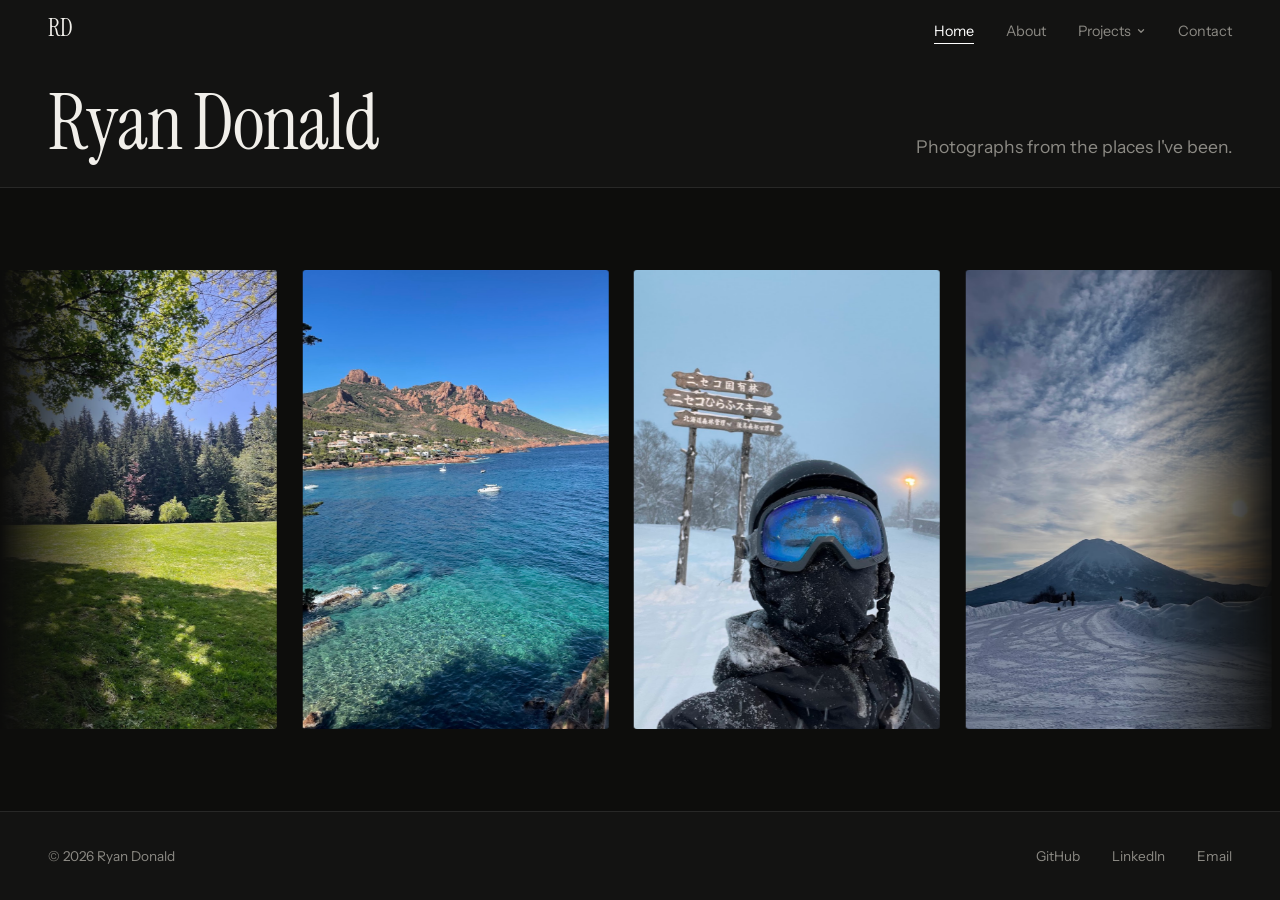
==== index.html @ b3023f00 "Fix previous photo flashing when switching in the enlarged view Hide the old photo as soon as a new " ====
<!DOCTYPE html>
<html lang="en">
<head>
  <meta charset="UTF-8">
  <meta name="viewport" content="width=device-width, initial-scale=1.0">
  <title>Ryan Donald</title>
  <meta name="description" content="Photographs by Ryan Donald.">

  <!-- Tab icon: "RD" in a circle. favicon.svg for modern browsers, favicon.ico as a fallback,
       apple-touch-icon.png for when someone saves the site to their phone's home screen. -->
  <link rel="icon" href="favicon.ico" sizes="any">
  <link rel="icon" href="favicon.svg" type="image/svg+xml">
  <link rel="apple-touch-icon" href="apple-touch-icon.png">

  <!-- Fonts: Instrument Serif for the title and captions, Instrument Sans for everything else -->
  <link rel="preconnect" href="https://fonts.googleapis.com">
  <link rel="preconnect" href="https://fonts.gstatic.com" crossorigin>
  <link href="https://fonts.googleapis.com/css2?family=Instrument+Sans:wght@400;500&family=Instrument+Serif:ital@0;1&display=swap" rel="stylesheet">

  <!-- Shared styles (colours, fonts, menu, title band, footer) used by every page -->
  <link rel="stylesheet" href="styles.css">

  <!-- Styles only this page needs -->
  <style>
    :root {
      /* ---------- PHOTO STRIP SETTINGS (tweak these) ---------- */
      --strip-seconds-per-photo: 10; /* speed: seconds for the strip to move along by one photo.
                                        Bigger = slower. Adding more photos doesn't change the speed. */
      --photo-width: clamp(120px, min(24vw, 34vh), 340px);
                              /* width of each photo; height is automatically 1.5x (2:3 shape).
                                 The min(24vw, 34vh) part shrinks photos on small or short screens. */
      --photo-gap: clamp(14px, 2vw, 28px); /* space between photos */
      --photo-radius: 3px;    /* corner rounding: 0 = sharp corners */
    }

    /* ---------- PHOTO STRIP SETTINGS for tall screens (vertical monitors, phones held upright) ----------
       Bigger photos so the strip fills the extra height, moving a little slower. */
    @media (orientation: portrait) {
      :root {
        --photo-width: clamp(150px, min(60vw, 36vh), 560px);
        --strip-seconds-per-photo: 16;
      }
    }

    /* ---------- Title band: more compact than other pages on wide screens ----------
       (On tall screens it uses the shared settings from styles.css, same as the About page.) */
    @media (orientation: landscape) {
      .hero  { padding: clamp(0.75rem, 3vh, 2.25rem) var(--page-x) clamp(1rem, 3vh, 2rem); }
      .title { font-size: clamp(2.5rem, min(7vw, 8.5vh), 5.5rem); }
    }

    /* The buttons and the photo strip fade in just after the tagline */
    .buttons.fade-in { animation-delay: 0.75s; }
    .gallery.fade-in { animation-delay: 0.8s; }

    /* ---------- Buttons (currently commented out in the HTML; kept for when you restore them) ----------
       Thin outline; on hover they fill with the accent colour. */
    .buttons {
      margin-top: 2rem;
      display: flex;
      flex-wrap: wrap;
      gap: 1rem;
    }

    .btn {
      padding: 0.8rem 1.5rem;
      border: 1px solid var(--line);
      border-radius: 2px;
      color: var(--text);
      font-size: 0.95rem;
      font-weight: 500;
      transition: background-color 0.25s ease, border-color 0.25s ease, color 0.25s ease;
    }

    .btn:hover,
    .btn:focus-visible {
      background: var(--accent);
      border-color: var(--accent);
      color: var(--bg);
      outline: none;
    }

    /* =====================================================================
       MIDDLE AREA: infinitely looping photo strip
       The script moves it, repeats the photos as often as needed to fill the
       screen, and lets you drag it with a mouse or finger.
       ===================================================================== */
    .gallery {
      flex: 1;                  /* takes up all the space between the two bands */
      display: flex;
      align-items: center;      /* vertically centres the strip */
      justify-content: center;
      min-width: 0;
    }

    /* The visible window of the strip */
    .strip {
      width: 100%;
      min-width: 0;             /* lets it shrink to the screen width instead of the full row's width */
      overflow: hidden;         /* fallback for older browsers */
      overflow: clip;           /* "clip" (unlike hidden) can't be scrolled by focusing a photo */
      padding-block: clamp(1.25rem, 3.5vh, 2.5rem); /* room for the hover lift and focus outline */

      /* Soft fade at the left and right edges */
      -webkit-mask-image: linear-gradient(to right, transparent, #000 12%, #000 88%, transparent);
              mask-image: linear-gradient(to right, transparent, #000 12%, #000 88%, transparent);

      /* Dragging */
      cursor: grab;
      touch-action: pan-y;      /* phones: up/down swipes still scroll the page, sideways swipes drag the strip */
      -webkit-user-select: none;
              user-select: none;
    }

    .strip.is-dragging,
    .strip.is-dragging .photo { cursor: grabbing; }

    /* The moving row (the script sets its position) */
    .strip-track {
      display: flex;
      width: max-content;
      will-change: transform;
    }

    /* One set of photos. padding-right = one gap, so sets join up seamlessly */
    .strip-set {
      display: flex;
      gap: var(--photo-gap);
      padding-right: var(--photo-gap);
    }

    /* A single photo tile. The plain dark-grey background is the placeholder
       shown until the photo file exists. */
    .photo {
      position: relative;
      flex: none;
      width: var(--photo-width);
      aspect-ratio: 2 / 3;
      border: 0;
      padding: 0;
      border-radius: var(--photo-radius);
      overflow: hidden;
      cursor: zoom-in;
      background: linear-gradient(160deg, #262624, #191918);
      transition:
        transform 0.4s cubic-bezier(0.2, 0.7, 0.2, 1),
        filter 0.4s ease;
    }

    .photo img {
      display: block;
      width: 100%;
      height: 100%;
      object-fit: cover;        /* fills the 2:3 tile without stretching */
      pointer-events: none;     /* stops the browser's own "drag the image" behaviour */
    }

    /* If a photo file is missing, hide the broken-image icon and show the placeholder instead */
    .photo img.is-missing,
    .lightbox-img.is-missing { opacity: 0; }

    .photo:focus-visible {
      outline: 1px solid var(--accent);
      outline-offset: 4px;
    }

    /* Only on devices with a real mouse (avoids touch screens getting "stuck"):
       the photo under the mouse lifts slightly, and the others dim so it stands out.
       (The strip also pauses while the mouse is over it; that's handled by the script.) */
    @media (hover: hover) {
      .photo:hover { transform: translateY(-4px); }

      .strip:has(.photo:hover) .photo:not(:hover) { filter: brightness(0.45) saturate(0.7); }
    }

    /* =====================================================================
       ENLARGED VIEW (lightbox)
       ===================================================================== */
    body:has(.lightbox[open]) { overflow: hidden; } /* stop the page scrolling behind it */

    /* The dialog covers the whole screen; the photo sits centred inside it */
    .lightbox {
      width: 100%;
      height: 100%;
      max-width: 100%;
      max-height: 100%;
      margin: 0;
      padding: 0;
      border: 0;
      background: transparent;
      color: var(--text);
      font-family: var(--font-sans);
      overflow: hidden;
    }

    /* Dark, semi-transparent backdrop */
    .lightbox::backdrop {
      background: rgba(8, 8, 7, 0.94);
    }

    .lightbox-stage {
      position: absolute;
      inset: 0;
      display: flex;
      align-items: center;
      justify-content: center;
      padding: 1rem;
    }

    /* Photo + the caption line underneath it.
       The photo is up to 85% of the screen height, keeps its 2:3 shape,
       and never gets wider than the screen minus room for the side arrows. */
    .lightbox-figure {
      width: min(calc(85vh * 2 / 3), calc((100vh - 7rem) * 2 / 3), calc(100vw - 9rem));
      width: min(calc(85dvh * 2 / 3), calc((100dvh - 7rem) * 2 / 3), calc(100vw - 9rem));
    }

    .lightbox-frame {
      position: relative;
      width: 100%;
      aspect-ratio: 2 / 3;
      border-radius: var(--photo-radius);
      overflow: hidden;
      background: linear-gradient(160deg, #262624, #191918);
    }

    .lightbox-img {
      position: absolute;
      inset: 0;
      width: 100%;
      height: 100%;
      object-fit: cover;
      transition: opacity 0.25s ease;  /* the new photo fades in once it has loaded */
    }

    /* While the next photo is downloading, the previous one is hidden at once
       (no fade out), so it never flashes up for a moment */
    .lightbox-img.is-loading {
      opacity: 0;
      transition: none;
    }

    /* Caption on the left, "03 / 06" on the right */
    .lightbox-meta {
      display: flex;
      align-items: center;
      justify-content: space-between;
      gap: 1rem;
      margin-top: 0.85rem;
    }

    .lightbox-caption {
      font-family: var(--font-serif);
      font-style: italic;
      font-size: 1.15rem;
      line-height: 1.2;
    }

    .lightbox-nav {
      display: flex;
      align-items: center;
      gap: 0.25rem;
      flex: none;
      color: var(--muted);
      font-size: 0.85rem;
      font-variant-numeric: tabular-nums; /* numbers don't jiggle as they change */
    }

    /* Close, previous and next: plain buttons */
    .lightbox-btn {
      padding: 0.5rem 0.6rem;   /* bigger click area than the text itself */
      border: 0;
      background: none;
      color: var(--muted);
      font: inherit;
      font-size: 1rem;
      cursor: pointer;
      transition: color 0.2s ease;
    }

    .lightbox-btn:hover,
    .lightbox-btn:focus-visible {
      color: var(--accent);
      outline: none;
    }

    .lightbox-btn:focus-visible { text-decoration: underline; text-underline-offset: 4px; }

    .lightbox-close {
      position: absolute;
      z-index: 1;               /* above the stage so it can be clicked */
      top: 0.75rem;
      right: calc(var(--page-x) - 0.6rem);
      font-size: 0.9rem;
      letter-spacing: 0.02em;
    }

    /* Previous / next arrows at the left and right edges of the screen.
       The clickable area is taller than the arrow itself, so it's easy to hit. */
    .lightbox-arrow {
      position: absolute;
      z-index: 1;               /* above the stage so they can be clicked */
      top: 50%;
      transform: translateY(-50%);
      display: grid;
      place-items: center;
      width: 4rem;
      height: 8rem;
      padding: 0;
    }

    .lightbox-arrow svg {
      width: 2.25rem;
      height: 2.25rem;
      transition: transform 0.25s ease;
    }

    .lightbox-prev { left: calc(var(--page-x) - 1.25rem); }
    .lightbox-next { right: calc(var(--page-x) - 1.25rem); }

    /* On hover the arrow turns white and nudges outward */
    .lightbox-prev:hover svg { transform: translateX(-3px); }
    .lightbox-next:hover svg { transform: translateX(3px); }

    .lightbox-arrow:focus-visible {
      outline: 1px solid var(--accent);
      outline-offset: -0.75rem;
    }

    /* Short, subtle zoom + fade in when opening (and when switching photos) */
    .lightbox[open] .lightbox-frame {
      animation: lightbox-zoom 0.3s cubic-bezier(0.2, 0.7, 0.2, 1);
    }
    .lightbox[open]::backdrop {
      animation: lightbox-fade 0.25s ease;
    }

    @keyframes lightbox-zoom {
      from { opacity: 0; transform: scale(0.97); }
      to   { opacity: 1; transform: scale(1); }
    }
    @keyframes lightbox-fade {
      from { opacity: 0; }
      to   { opacity: 1; }
    }

    /* ---------- Phones ---------- */
    @media (max-width: 520px) {
      /* Enlarged view: the photo uses nearly the full width, and the arrows sit
         over its edges on small dark circles so they stay visible on any photo */
      .lightbox-figure {
        width: min(calc(85vh * 2 / 3), calc((100vh - 7rem) * 2 / 3), calc(100vw - 2rem));
        width: min(calc(85dvh * 2 / 3), calc((100dvh - 7rem) * 2 / 3), calc(100vw - 2rem));
      }
      .lightbox-arrow {
        width: 2.75rem;
        height: 2.75rem;
        border-radius: 50%;
        background: rgba(13, 13, 12, 0.55);
        color: var(--text);
      }
      .lightbox-arrow svg { width: 1.25rem; height: 1.25rem; }
      .lightbox-prev { left: 0.5rem; }
      .lightbox-next { right: 0.5rem; }
    }

    /* ---------- People who prefer no animation ----------
       The strip doesn't move by itself (it can still be dragged), and nothing zooms or lifts. */
    @media (prefers-reduced-motion: reduce) {
      .btn { transition: none; }

      .photo { transition: none; }
      .photo:hover { transform: none; }

      .lightbox[open] .lightbox-frame,
      .lightbox[open]::backdrop { animation: none; }
      .lightbox-btn,
      .lightbox-img,
      .lightbox-arrow svg { transition: none; }
      .lightbox-prev:hover svg,
      .lightbox-next:hover svg { transform: none; }
    }
  </style>
  <!-- Shared script (the Projects drop-down in the menu) used by every page -->
  <script src="site.js" defer></script>
</head>

<body>

  <!-- ============ 1. TOP BAND: menu, title, tagline ============ -->
  <header class="top-band">

    <!-- Top menu: change the names and links whenever you like -->
    <nav class="nav">
      <a class="nav-logo" href="index.html" aria-label="Ryan Donald, home">RD</a>
      <ul class="nav-links">
        <li><a href="index.html" aria-current="page">Home</a></li>
        <li><a href="about.html">About</a></li>
        <li class="has-dropdown">
          <button class="nav-toggle" type="button" aria-expanded="false" aria-controls="projects-menu">
            Projects
            <svg class="nav-chevron" viewBox="0 0 12 12" aria-hidden="true"><path d="M3 4.5 6 7.5 9 4.5"/></svg>
          </button>

          <!-- Projects drop-down. TO ADD A PROJECT: copy one <li> ... </li> block below, paste it
               after the last one, and change the number, short title, full name and link.
               Replace href="#" with the project's page once it exists. -->
          <div class="dropdown" id="projects-menu">
            <div class="dropdown-panel">
              <ul class="dropdown-list">
                <li>
                  <a class="dropdown-item" href="#">
                    <span class="dropdown-num">01</span>
                    <span>
                      <span class="dropdown-title">Starling Behaviour</span>
                      <span class="dropdown-desc">Computer Vision for Detecting and Monitoring European Starling Behaviour</span>
                    </span>
                  </a>
                </li>
                <li>
                  <a class="dropdown-item" href="#">
                    <span class="dropdown-num">02</span>
                    <span>
                      <span class="dropdown-title">Corvid Biogeography</span>
                      <span class="dropdown-desc">Unraveling the Biogeography of Corvids</span>
                    </span>
                  </a>
                </li>
              </ul>
              <a class="dropdown-all" href="#">All projects <span aria-hidden="true">&rarr;</span></a>
            </div>
          </div>
        </li>
        <li><a href="#">Contact</a></li>
      </ul>
    </nav>

    <div class="hero">
      <!-- Change the title text here; the animation adapts automatically -->
      <h1 class="title" id="title">Ryan Donald</h1>

      <!-- Tagline: a first draft, reword it in your own voice -->
      <p class="tagline fade-in">Photographs from the places I've been.</p>

      <!-- To bring the buttons back, delete the "BUTTONS — uncomment to restore" line
           and the "END BUTTONS" line below. -->
      <!-- BUTTONS — uncomment to restore
      <div class="buttons fade-in">
        <a class="btn" href="#">Button One</a>
        <a class="btn" href="#">Button Two</a>
        <a class="btn" href="#">Button Three</a>
      </div>
      END BUTTONS -->
    </div>
  </header>

  <!-- ============ 2. MIDDLE AREA: looping photo strip ============
       HOW TO ADD YOUR PHOTOS
       - Small versions (for the strip):  images/thumbs/photo-01.jpg, photo-02.jpg, ...
       - Large versions (enlarged view):  images/full/photo-01.jpg,   photo-02.jpg, ...
       - alt="..."          describes the photo for screen readers (not shown on the page).
       - data-caption="..." is the caption shown under the enlarged photo, e.g. "Niseko, Japan — 2025".
                            Leave it empty (data-caption="") for no caption.
       Until a file exists, a plain grey placeholder shows instead.

       TO ADD MORE PHOTOS: copy one whole <button class="photo"> ... </button> block, paste it
       after the last one, and change the three file names/numbers in it. That's all: the strip,
       the enlarged view and the "03 / 06" counter adapt automatically to any number of photos.
       Only edit the photos below: the script makes the looping copies itself. -->
  <main class="gallery fade-in">
    <div class="strip" id="strip" role="region" aria-label="Photo gallery">
      <div class="strip-track">
        <div class="strip-set">

          <button class="photo" type="button" data-full="images/full/photo-01.jpg"
                  data-caption="Place — Year">
            <img src="images/thumbs/photo-01.jpg" alt="Swag photo king of photos"
                 width="400" height="600" loading="lazy" onerror="this.classList.add('is-missing')">
          </button>

          <button class="photo" type="button" data-full="images/full/photo-02.jpg"
                  data-caption="Place — Year">
            <img src="images/thumbs/photo-02.jpg" alt="Photo 2 (replace with a short description)"
                 width="400" height="600" loading="lazy" onerror="this.classList.add('is-missing')">
          </button>

          <button class="photo" type="button" data-full="images/full/photo-03.jpg"
                  data-caption="Place — Year">
            <img src="images/thumbs/photo-03.jpg" alt="Photo 3 (replace with a short description)"
                 width="400" height="600" loading="lazy" onerror="this.classList.add('is-missing')">
          </button>

          <button class="photo" type="button" data-full="images/full/photo-04.jpg"
                  data-caption="Place — Year">
            <img src="images/thumbs/photo-04.jpg" alt="Photo 4 (replace with a short description)"
                 width="400" height="600" loading="lazy" onerror="this.classList.add('is-missing')">
          </button>

          <button class="photo" type="button" data-full="images/full/photo-05.jpg"
                  data-caption="Place — Year">
            <img src="images/thumbs/photo-05.jpg" alt="Photo 5 (replace with a short description)"
                 width="400" height="600" loading="lazy" onerror="this.classList.add('is-missing')">
          </button>

          <button class="photo" type="button" data-full="images/full/photo-06.jpg"
                  data-caption="Place — Year">
            <img src="images/thumbs/photo-06.jpg" alt="Photo 6 (replace with a short description)"
                 width="400" height="600" loading="lazy" onerror="this.classList.add('is-missing')">
          </button>

        </div>
        <!-- The script adds copies of the set here (hidden from screen readers) for the seamless loop -->
      </div>
    </div>
  </main>

  <!-- ============ Enlarged view (hidden until a photo is clicked) ============ -->
  <dialog class="lightbox" id="lightbox" aria-label="Enlarged photo">
    <button class="lightbox-btn lightbox-close" type="button" aria-label="Close">Close&nbsp;&times;</button>

    <!-- Previous / next arrows at the sides of the screen -->
    <button class="lightbox-btn lightbox-arrow lightbox-prev" type="button" aria-label="Previous photo">
      <svg viewBox="0 0 24 24" fill="none" stroke="currentColor" stroke-width="1.25"
           stroke-linecap="round" stroke-linejoin="round" aria-hidden="true"><path d="M15 4.5 7.5 12l7.5 7.5"/></svg>
    </button>
    <button class="lightbox-btn lightbox-arrow lightbox-next" type="button" aria-label="Next photo">
      <svg viewBox="0 0 24 24" fill="none" stroke="currentColor" stroke-width="1.25"
           stroke-linecap="round" stroke-linejoin="round" aria-hidden="true"><path d="M9 4.5 16.5 12 9 19.5"/></svg>
    </button>

    <div class="lightbox-stage">
      <figure class="lightbox-figure">
        <div class="lightbox-frame">
          <img class="lightbox-img" alt="">
        </div>
        <figcaption class="lightbox-meta">
          <span class="lightbox-caption"></span>
          <span class="lightbox-nav">
            <span class="lightbox-count" aria-hidden="true"></span>
          </span>
        </figcaption>
      </figure>
      <!-- Announces "Photo 3 of 6: ..." to screen readers when the photo changes -->
      <p class="lightbox-label sr-only" aria-live="polite"></p>
    </div>
  </dialog>

  <!-- ============ 3. BOTTOM BAND: copyright + links ============ -->
  <footer class="footer">
    <p>&copy; <span id="year">2026</span> Ryan Donald</p>

    <!-- Replace the "#" links with your own addresses, e.g.
         https://github.com/your-username
         https://www.linkedin.com/in/your-profile
         mailto:you@example.com
         (Optional: add target="_blank" rel="noopener" to open GitHub/LinkedIn in a new tab.) -->
    <ul class="footer-links">
      <li><a href="#">GitHub</a></li>
      <li><a href="#">LinkedIn</a></li>
      <li><a href="#">Email</a></li>
    </ul>
  </footer>

  <script>
    // ================= Title: split into letters so each one can rise in =================
    const title = document.getElementById("title");
    const text = title.textContent;
    const delayPerLetter = 0.04; // seconds between letters

    title.setAttribute("aria-label", text); // screen readers still read it as one phrase
    title.textContent = "";

    [...text].forEach((character, index) => {
      const span = document.createElement("span");
      span.className = "letter";
      span.textContent = character;
      span.setAttribute("aria-hidden", "true");
      span.style.animationDelay = (index * delayPerLetter) + "s";
      title.appendChild(span);
    });

    // Keep the footer year current.
    document.getElementById("year").textContent = new Date().getFullYear();


    // ================= Photo strip: setup =================
    const strip = document.getElementById("strip");
    const track = strip.querySelector(".strip-track");
    const originalSet = track.querySelector(".strip-set");
    const photos = [...originalSet.querySelectorAll(".photo")]; // the original photos, in order
    const reduceMotion = window.matchMedia("(prefers-reduced-motion: reduce)");
    const clamp = (value, min, max) => Math.min(max, Math.max(min, value));

    // Number each photo so the copies know which original they match.
    photos.forEach((photo, i) => { photo.dataset.index = i; });

    // Add one copy of the set for the seamless loop. Copies are hidden from screen readers
    // and skipped by the Tab key, but can still be clicked.
    function addCopy() {
      const copy = originalSet.cloneNode(true);
      copy.setAttribute("aria-hidden", "true");
      copy.querySelectorAll(".photo").forEach(photo => { photo.tabIndex = -1; });
      track.appendChild(copy);
    }

    let setWidth = 0;    // width of one set of photos, in pixels
    let autoSpeed = 0;   // automatic sliding speed, in pixels per second
    let offset = 0;      // how far the row has moved left (always between 0 and setWidth)

    // Measure the photos and make sure there are enough copies to fill the strip.
    // Runs at the start and whenever the window size changes.
    function measure() {
      const oldSetWidth = setWidth;
      setWidth = originalSet.getBoundingClientRect().width;
      if (!setWidth) return;

      while (track.children.length < Math.ceil(strip.clientWidth / setWidth) + 1) addCopy();

      const secondsPerPhoto = parseFloat(getComputedStyle(strip).getPropertyValue("--strip-seconds-per-photo")) || 10;
      autoSpeed = setWidth / photos.length / secondsPerPhoto;

      if (oldSetWidth) offset = offset / oldSetWidth * setWidth; // keep the same photos in view
    }

    measure();
    new ResizeObserver(measure).observe(strip);


    // ================= Photo strip: when it should stand still =================
    let hovering = false;       // mouse is over the strip
    let keyboardFocus = false;  // a photo has keyboard focus
    let lightboxOpen = false;   // the enlarged view is open
    let dragging = false;       // a mouse button / finger is down on the strip

    const isPaused = () => hovering || keyboardFocus || lightboxOpen || dragging || reduceMotion.matches;

    strip.addEventListener("pointerenter", e => { if (e.pointerType === "mouse") hovering = true; });
    strip.addEventListener("pointerleave", e => { if (e.pointerType === "mouse") hovering = false; });

    // Keyboard users: when Tab reaches a photo that's off screen, bring it into view.
    strip.addEventListener("focusin", e => {
      const photo = e.target.closest(".photo");
      keyboardFocus = Boolean(photo && photo.matches(":focus-visible"));
      if (!keyboardFocus) return;

      const stripBox = strip.getBoundingClientRect();
      const box = photo.getBoundingClientRect();
      const edge = stripBox.width * 0.12; // the faded edges
      if (box.left < stripBox.left + edge || box.right > stripBox.right - edge) {
        const positionInSet = photo.offsetLeft - originalSet.offsetLeft;
        offset = Math.max(0, positionInSet - (strip.clientWidth - photo.offsetWidth) / 2);
        velocity = 0;
      }
    });
    strip.addEventListener("focusout", () => { keyboardFocus = false; });


    // ================= Photo strip: dragging with a mouse or finger =================
    let dragMoved = false;      // true once the pointer has moved far enough to count as a drag
    let startX = 0;             // where the drag started
    let lastX = 0;              // pointer position at the last move
    let lastMoveTime = 0;
    let velocity = 0;           // pixels per second; keeps the strip gliding briefly after a flick
    let suppressClick = false;  // stops the click at the end of a drag from opening the photo

    strip.addEventListener("pointerdown", e => {
      if (e.pointerType === "mouse" && e.button !== 0) return; // left mouse button only
      dragging = true;
      dragMoved = false;
      startX = lastX = e.clientX;
      lastMoveTime = e.timeStamp;
      suppressClick = Math.abs(velocity) > 150; // tapping a gliding strip just stops it
      velocity = 0;
    });

    strip.addEventListener("pointermove", e => {
      if (!dragging) return;

      if (!dragMoved) {
        if (Math.abs(e.clientX - startX) < 6) return; // small wobble during a click: ignore
        dragMoved = true;
        strip.classList.add("is-dragging");
        try { strip.setPointerCapture(e.pointerId); } catch (err) {} // keep following even if the pointer leaves the strip
      }

      const dx = e.clientX - lastX;
      const dt = e.timeStamp - lastMoveTime;
      offset -= dx;
      if (dt > 0) velocity = 0.8 * (-dx / dt * 1000) + 0.2 * velocity; // smoothed speed of the drag
      lastX = e.clientX;
      lastMoveTime = e.timeStamp;
    });

    function endDrag(e) {
      if (!dragging) return;
      dragging = false;

      if (dragMoved) {
        strip.classList.remove("is-dragging");
        suppressClick = true;
        // No glide if the pointer was held still before letting go, or if motion is reduced.
        if (e.timeStamp - lastMoveTime > 80 || reduceMotion.matches) velocity = 0;
        velocity = clamp(velocity, -3000, 3000);
      } else {
        velocity = 0;
      }
      setTimeout(() => { suppressClick = false; }, 0);
    }

    strip.addEventListener("pointerup", endDrag);
    strip.addEventListener("pointercancel", endDrag);
    strip.addEventListener("dragstart", e => e.preventDefault());


    // ================= Photo strip: movement, once per screen refresh =================
    let lastTime = 0;

    function tick(now) {
      const dt = lastTime ? Math.min((now - lastTime) / 1000, 0.05) : 0; // seconds since last frame
      lastTime = now;

      if (setWidth && !dragging) {
        if (velocity) {                          // glide after a flick, slowing down smoothly
          offset += velocity * dt;
          velocity *= Math.exp(-4 * dt);
          if (Math.abs(velocity) < 8) velocity = 0;
        }
        if (!isPaused()) offset += autoSpeed * dt; // the normal slow slide
      }

      if (setWidth) {
        // Wrap around: moving one whole set looks identical, so the loop never jumps.
        offset = ((offset % setWidth) + setWidth) % setWidth;
        track.style.transform = "translate3d(" + (-offset) + "px, 0, 0)";
      }

      requestAnimationFrame(tick);
    }

    requestAnimationFrame(tick);

    // Clicking (or pressing Enter on) any photo opens the matching original.
    track.addEventListener("click", event => {
      if (suppressClick) return;
      const photo = event.target.closest(".photo");
      if (photo) openLightbox(Number(photo.dataset.index));
    });


    // ================= Enlarged view (lightbox) =================
    const lightbox = document.getElementById("lightbox");
    const frame = lightbox.querySelector(".lightbox-frame");
    const bigImg = lightbox.querySelector(".lightbox-img");
    const captionText = lightbox.querySelector(".lightbox-caption");
    const countText = lightbox.querySelector(".lightbox-count");
    const labelText = lightbox.querySelector(".lightbox-label");
    let current = 0; // index of the photo being shown

    const twoDigits = n => String(n).padStart(2, "0"); // 3 -> "03"

    // Photos whose large version (images/full/...) doesn't exist. Remembered so the page
    // doesn't keep asking the server for them, which made switching photos slow on the live site.
    const missingFull = new Set();

    // The file to show for photo number i: the large version, or the strip version if there isn't one.
    function sourceFor(i) {
      return missingFull.has(i) ? photos[i].querySelector("img").getAttribute("src") : photos[i].dataset.full;
    }

    // Quietly download a photo in the background so it's ready before it's needed.
    function preload(i) {
      i = (i + photos.length) % photos.length;
      if (missingFull.has(i)) return;
      const img = new Image();
      img.onerror = () => missingFull.add(i);
      img.src = photos[i].dataset.full;
    }

    function showPhoto(index) {
      current = (index + photos.length) % photos.length; // wrap around at both ends
      const photo = photos[current];
      const thumb = photo.querySelector("img");
      const caption = photo.dataset.caption || "";

      // Hide the previous photo straight away, then load the new one
      // (large version if it exists, otherwise the strip version, otherwise the grey placeholder).
      bigImg.classList.remove("is-missing");
      bigImg.classList.add("is-loading");
      bigImg.alt = thumb.alt;
      bigImg.dataset.index = current;
      bigImg.dataset.fallback = thumb.getAttribute("src");
      bigImg.src = sourceFor(current);
      if (bigImg.complete && bigImg.naturalWidth > 0) bigImg.classList.remove("is-loading"); // already downloaded

      captionText.textContent = caption;
      countText.textContent = twoDigits(current + 1) + " / " + twoDigits(photos.length);
      labelText.textContent = "Photo " + (current + 1) + " of " + photos.length + ": " + thumb.alt;

      // Replay the zoom-in animation for each new photo.
      frame.style.animation = "none";
      void frame.offsetWidth;
      frame.style.animation = "";

      // Get the photos either side ready, so the arrows feel instant.
      preload(current + 1);
      preload(current - 1);
    }

    // The new photo has arrived: fade it in.
    bigImg.addEventListener("load", () => bigImg.classList.remove("is-loading"));

    bigImg.addEventListener("error", () => {
      const fallback = bigImg.dataset.fallback;
      if (fallback && bigImg.getAttribute("src") !== fallback) {
        missingFull.add(Number(bigImg.dataset.index)); // remember: no large version for this photo
        bigImg.src = fallback;                         // use the strip version instead
      } else {
        bigImg.classList.remove("is-loading");
        bigImg.classList.add("is-missing");            // show the grey placeholder
      }
    });

    function openLightbox(index) {
      showPhoto(index);
      lightboxOpen = true;                     // keep the strip still while open
      lightbox.showModal();
    }

    function closeLightbox() {
      lightbox.close();
    }

    // Runs however the view is closed (button, backdrop, or Escape).
    lightbox.addEventListener("close", () => {
      lightboxOpen = false;
      // Return focus to the photo that was on screen (the original, not a hidden copy).
      photos[current].focus({ preventScroll: true });
    });

    lightbox.querySelector(".lightbox-close").addEventListener("click", closeLightbox);
    lightbox.querySelector(".lightbox-prev").addEventListener("click", () => showPhoto(current - 1));
    lightbox.querySelector(".lightbox-next").addEventListener("click", () => showPhoto(current + 1));

    // Clicking the dark area around the photo closes it.
    lightbox.addEventListener("click", event => {
      if (event.target === lightbox || event.target.classList.contains("lightbox-stage")) {
        closeLightbox();
      }
    });

    // Arrow keys move between photos. (Escape is handled by the browser and closes the view.)
    lightbox.addEventListener("keydown", event => {
      if (event.key === "ArrowLeft")  { event.preventDefault(); showPhoto(current - 1); }
      if (event.key === "ArrowRight") { event.preventDefault(); showPhoto(current + 1); }
    });
  </script>

</body>
</html>
---- styles.css ----
/* =========================================================================
   SHARED STYLES — used by every page (index.html, about.html, ...)
   Change something here and it changes on all pages.
   Styles that only one page needs live in that page's own <style> block.
   ========================================================================= */

/* ---------- Colours, fonts and spacing ---------- */
:root {
  --bg: #0d0d0c;          /* main background: near-black, very slightly warm */
  --band: #131312;        /* top and bottom bands: a touch lighter than the background */
  --text: #f1efea;        /* headings and main text: soft white */
  --text-body: #c9c6bf;   /* paragraph text: a little softer, easier to read in long blocks */
  --muted: #8c8a84;       /* grey for small text */
  --line: rgba(255, 255, 255, 0.09); /* thin dividing lines */
  --accent: #ffffff;      /* accent: hover states, active link, focus outlines */

  --font-serif: "Instrument Serif", Georgia, "Times New Roman", serif;
  --font-sans: "Instrument Sans", "Segoe UI", system-ui, -apple-system, Helvetica, Arial, sans-serif;

  --page-x: clamp(1.25rem, 5vw, 3rem); /* left/right page margin, shared by menu, title and footer */
}

* { box-sizing: border-box; margin: 0; padding: 0; }

/* Pages are a column: top band, content, bottom band.
   min-height keeps the footer at the bottom of the screen on short pages. */
body {
  min-height: 100vh;
  min-height: 100dvh;     /* "dynamic" height: ignores mobile browser toolbars where supported */
  display: flex;
  flex-direction: column;
  font-family: var(--font-sans);
  color: var(--text);
  background: var(--bg);
  -webkit-font-smoothing: antialiased;
}

a { color: inherit; text-decoration: none; }

::selection { background: var(--accent); color: var(--bg); }

/* Hides text visually but keeps it for screen readers */
.sr-only {
  position: absolute;
  width: 1px; height: 1px;
  overflow: hidden;
  clip: rect(0 0 0 0);
  white-space: nowrap;
}

/* =========================================================================
   TOP BAND: menu + page title + tagline
   ========================================================================= */
.top-band {
  flex: none;
  background: var(--band);
  border-bottom: 1px solid var(--line);
}

/* ---------- Menu ---------- */
.nav {
  display: flex;
  align-items: baseline;
  justify-content: space-between;
  gap: 1rem;
  padding: 1rem var(--page-x);
}

.nav-logo {
  font-family: var(--font-serif);
  font-size: 1.5rem;
  line-height: 1;
}

.nav-links {
  position: relative;       /* the Projects drop-down lines up with the right edge of the menu */
  display: flex;
  gap: clamp(1rem, 3vw, 2rem);
  list-style: none;
  font-size: 0.9rem;
}

/* Menu links and the "Projects" button look the same */
.nav-links > li > a,
.nav-toggle {
  color: var(--muted);
  padding-bottom: 3px;
  border-bottom: 1px solid transparent;
  transition: color 0.2s ease, border-color 0.2s ease;
}

.nav-links > li > a:hover,
.nav-links > li > a:focus-visible,
.nav-links > li > a[aria-current="page"],
.nav-toggle:hover,
.nav-toggle:focus-visible,
.has-dropdown.is-open .nav-toggle {
  color: var(--accent);
  border-bottom-color: var(--accent);
  outline: none;
}

/* ---------- Projects drop-down ----------
   Opens when the mouse is over "Projects", or when it's clicked / tapped / pressed with Enter.
   The panel's right edge lines up with the right page margin, so it never runs off the screen.
   (The opening and closing on click, tap and keyboard is handled by site.js.) */
.has-dropdown { position: static; } /* so the panel is placed relative to the whole menu, not just "Projects" */

.nav-toggle {
  display: inline-flex;
  align-items: center;
  gap: 0.35em;
  padding-top: 0;
  padding-inline: 0;
  border-top: 0;
  border-inline: 0;
  background: none;
  font: inherit;
  cursor: pointer;
}

/* Small arrow next to "Projects"; flips when the panel is open */
.nav-chevron {
  width: 0.7em;
  height: 0.7em;
  fill: none;
  stroke: currentColor;
  stroke-width: 1.5;
  stroke-linecap: round;
  stroke-linejoin: round;
  transition: transform 0.25s ease;
}
.has-dropdown.is-open .nav-chevron { transform: rotate(180deg); }

/* The panel. The transparent padding at its top is an invisible "bridge", so the mouse
   can travel from "Projects" down to the list without it closing. */
.dropdown {
  position: absolute;
  z-index: 20;
  top: 100%;
  right: 0;
  width: min(24rem, calc(100vw - 2 * var(--page-x)));
  padding-top: 0.9rem;
  opacity: 0;
  visibility: hidden;
  transform: translateY(-6px);
  /* Closing: a short pause first, so it doesn't vanish if the mouse slips off for a moment */
  transition:
    opacity 0.2s ease 0.15s,
    transform 0.2s ease 0.15s,
    visibility 0s linear 0.35s;
}

.has-dropdown.is-open .dropdown {
  opacity: 1;
  visibility: visible;
  transform: none;
  transition:
    opacity 0.2s ease,
    transform 0.25s cubic-bezier(0.2, 0.7, 0.2, 1),
    visibility 0s;
}

/* Devices with a real mouse: open on hover too */
@media (hover: hover) {
  .has-dropdown:hover .nav-toggle { color: var(--accent); border-bottom-color: var(--accent); }
  .has-dropdown:hover .nav-chevron { transform: rotate(180deg); }
  .has-dropdown:hover .dropdown {
    opacity: 1;
    visibility: visible;
    transform: none;
    transition:
      opacity 0.2s ease,
      transform 0.25s cubic-bezier(0.2, 0.7, 0.2, 1),
      visibility 0s;
  }
}

.dropdown-panel {
  background: var(--band);
  border: 1px solid var(--line);
  border-radius: 3px;
  box-shadow: 0 24px 48px rgba(0, 0, 0, 0.45);
  overflow: hidden;
}

/* The list of projects. If it ever gets long, it scrolls inside the panel. */
.dropdown-list {
  list-style: none;
  max-height: min(26rem, 60vh);
  overflow-y: auto;
}

/* One project: number on the left, short title + full name on the right */
.dropdown-item {
  display: grid;
  grid-template-columns: 1.75rem 1fr;
  gap: 0 0.75rem;
  padding: 1rem 1.15rem;
  border-bottom: 1px solid var(--line);
  transition: background-color 0.2s ease;
}

.dropdown-num {
  padding-top: 0.3rem;
  color: var(--muted);
  font-size: 0.75rem;
  font-variant-numeric: tabular-nums;
}

.dropdown-title {
  display: block;
  font-family: var(--font-serif);
  font-size: 1.3rem;
  line-height: 1.1;
  color: var(--text);
  transition: color 0.2s ease;
}

.dropdown-desc {
  display: block;
  margin-top: 0.3rem;
  color: var(--muted);
  font-size: 0.8rem;
  line-height: 1.4;
}

/* "All projects →" at the bottom of the panel */
.dropdown-all {
  display: flex;
  justify-content: space-between;
  padding: 0.85rem 1.15rem;
  color: var(--muted);
  font-size: 0.85rem;
  transition: color 0.2s ease, background-color 0.2s ease;
}

.dropdown-item:hover,
.dropdown-all:hover { background: rgba(255, 255, 255, 0.04); }
.dropdown-item:hover .dropdown-title,
.dropdown-all:hover { color: var(--accent); }

.dropdown-item:focus-visible,
.dropdown-all:focus-visible {
  outline: 1px solid var(--accent);
  outline-offset: -1px;
}

/* ---------- Page title and tagline ----------
   Wide screens: title on the left, tagline on the right, on the same line.
   Narrow screens: stacked, left-aligned (see the 720px rule below). */
.hero {
  display: flex;
  align-items: flex-end;
  justify-content: space-between;
  gap: 1rem 3rem;
  padding: clamp(2rem, 8vh, 5rem) var(--page-x) clamp(1.25rem, 4vh, 2.5rem);
}

.title {
  font-family: var(--font-serif);
  font-weight: 400;
  font-size: clamp(3rem, min(9vw, 13vh), 7.5rem);
  line-height: 0.95;
  letter-spacing: -0.015em;
}

/* Each letter of the title is wrapped in a span by the page's script,
   then rises in gently, one after another. */
.title .letter {
  display: inline-block;
  white-space: pre;
  opacity: 0;
  animation: trickle 0.5s cubic-bezier(0.2, 0.7, 0.2, 1) forwards;
}

@keyframes trickle {
  from { opacity: 0; transform: translateY(0.15em); }
  to   { opacity: 1; transform: translateY(0); }
}

.tagline {
  max-width: 34ch;
  text-wrap: balance;       /* if it wraps, the lines come out roughly even */
  color: var(--muted);
  font-size: clamp(0.95rem, 1.6vw, 1.1rem);
  line-height: 1.45;
  text-align: right;
}

@media (max-width: 720px) {
  .hero {
    flex-direction: column;
    align-items: flex-start;
  }
  .tagline { text-align: left; }
}

/* Things with class="fade-in" (e.g. the tagline) fade up shortly after the title */
.fade-in {
  opacity: 0;
  animation: fade-up 0.7s ease forwards;
  animation-delay: 0.5s;
}

@keyframes fade-up {
  from { opacity: 0; transform: translateY(8px); }
  to   { opacity: 1; transform: translateY(0); }
}

/* =========================================================================
   BOTTOM BAND: copyright on the left, links on the right
   ========================================================================= */
.footer {
  flex: none;
  display: flex;
  align-items: center;
  justify-content: space-between;
  flex-wrap: wrap;
  gap: 1rem 2rem;
  padding: clamp(1.5rem, 4vh, 2.25rem) var(--page-x);
  color: var(--muted);
  font-size: 0.85rem;
  background: var(--band);
  border-top: 1px solid var(--line);
}

.footer-links {
  display: flex;
  flex-wrap: wrap;
  gap: clamp(1.25rem, 3vw, 2rem);
  list-style: none;
}

.footer-links a {
  padding-bottom: 3px;
  border-bottom: 1px solid transparent;
  transition: color 0.2s ease, border-color 0.2s ease;
}

.footer-links a:hover,
.footer-links a:focus-visible {
  color: var(--accent);
  border-bottom-color: var(--accent);
  outline: none;
}

/* Phones: links above the copyright line */
@media (max-width: 520px) {
  .footer {
    flex-direction: column-reverse;
    align-items: flex-start;
  }
}

/* ---------- People who prefer no animation see everything instantly ---------- */
@media (prefers-reduced-motion: reduce) {
  .title .letter,
  .fade-in {
    animation: none;
    opacity: 1;
  }

  /* The Projects panel appears and disappears without sliding */
  .dropdown,
  .has-dropdown.is-open .dropdown { transform: none; }
  .nav-chevron { transition: none; }
}
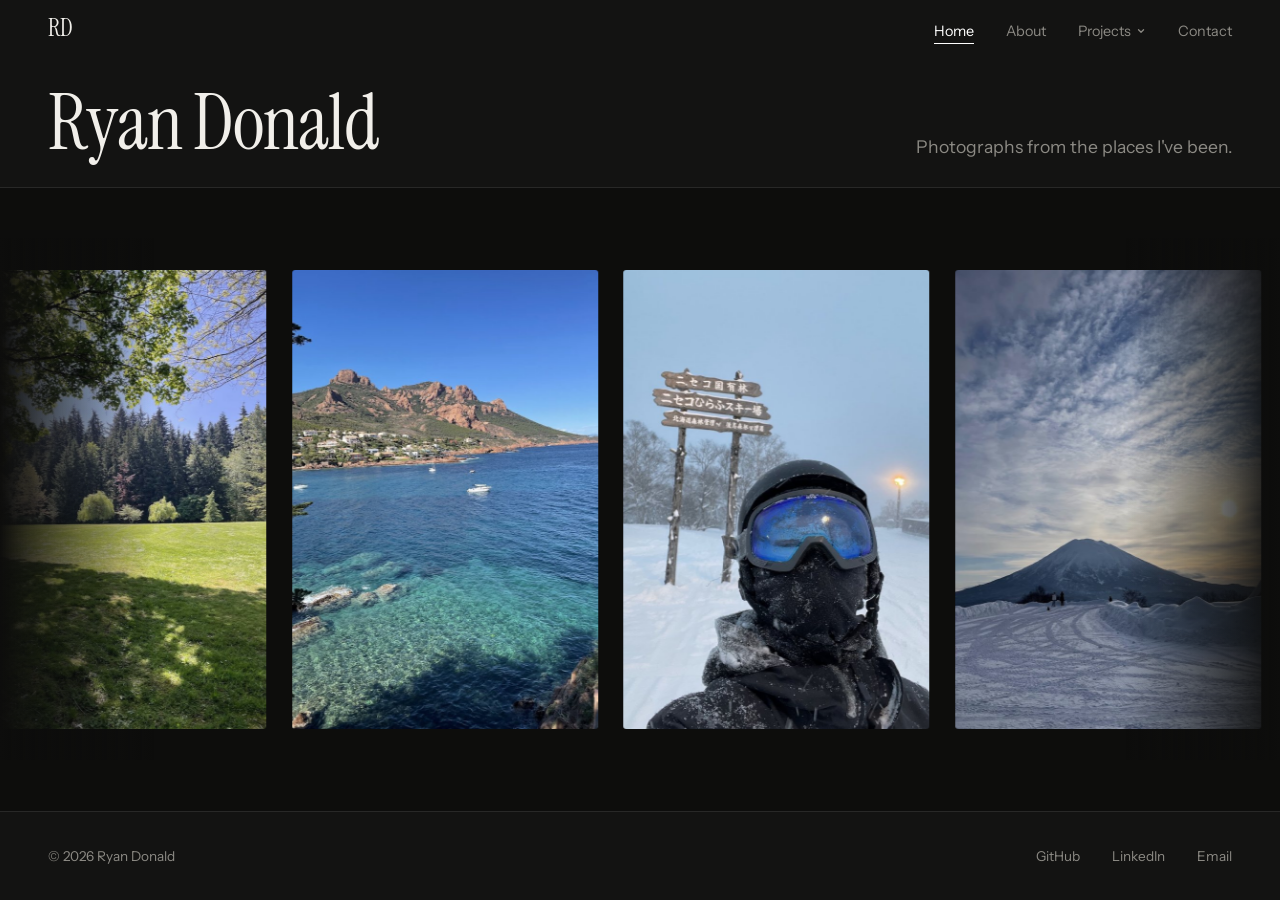
==== commit 0929a82c: "Smoother photo strip on iPhone, smaller thumbnails, simpler home screen icon" ====
--- a/index.html
+++ b/index.html
@@ -95,22 +95,34 @@
 
     /* The visible window of the strip */
     .strip {
+      position: relative;       /* for the faded edges below */
       width: 100%;
       min-width: 0;             /* lets it shrink to the screen width instead of the full row's width */
       overflow: hidden;         /* fallback for older browsers */
       overflow: clip;           /* "clip" (unlike hidden) can't be scrolled by focusing a photo */
       padding-block: clamp(1.25rem, 3.5vh, 2.5rem); /* room for the hover lift and focus outline */
 
-      /* Soft fade at the left and right edges */
-      -webkit-mask-image: linear-gradient(to right, transparent, #000 12%, #000 88%, transparent);
-              mask-image: linear-gradient(to right, transparent, #000 12%, #000 88%, transparent);
-
       /* Dragging */
       cursor: grab;
       touch-action: pan-y;      /* phones: up/down swipes still scroll the page, sideways swipes drag the strip */
       -webkit-user-select: none;
               user-select: none;
     }
+
+    /* Soft fade at the left and right edges: two strips of background colour that fade to
+       see-through, laid over the photos. (Much lighter work for phones than a CSS mask.) */
+    .strip::before,
+    .strip::after {
+      content: "";
+      position: absolute;
+      z-index: 1;
+      top: 0;
+      bottom: 0;
+      width: 12%;
+      pointer-events: none;     /* clicks and drags pass straight through to the photos */
+    }
+    .strip::before { left: 0;  background: linear-gradient(to right, var(--bg), transparent); }
+    .strip::after  { right: 0; background: linear-gradient(to left,  var(--bg), transparent); }
 
     .strip.is-dragging,
     .strip.is-dragging .photo { cursor: grabbing; }
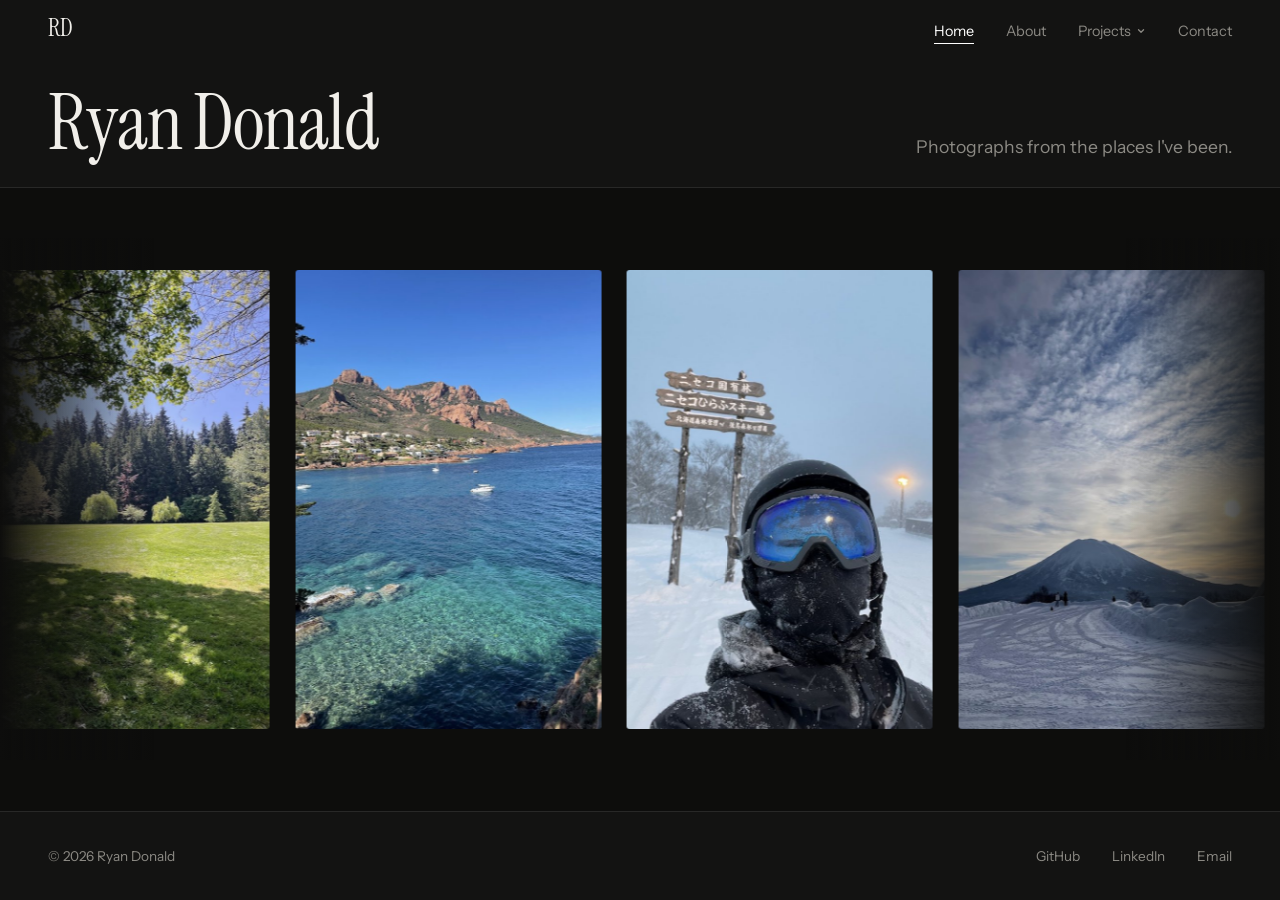
==== commit f5f579d0: "Swipe or drag between photos in the enlarged view" ====
--- a/index.html
+++ b/index.html
@@ -225,7 +225,14 @@
     .lightbox-figure {
       width: min(calc(85vh * 2 / 3), calc((100vh - 7rem) * 2 / 3), calc(100vw - 9rem));
       width: min(calc(85dvh * 2 / 3), calc((100dvh - 7rem) * 2 / 3), calc(100vw - 9rem));
-    }
+
+      /* Drag / swipe sideways to change photo (handled by the script) */
+      cursor: grab;
+      touch-action: pan-y pinch-zoom; /* phones: sideways swipes change photo, pinch-to-zoom still works */
+      -webkit-user-select: none;
+              user-select: none;
+    }
+    .lightbox-figure.is-dragging { cursor: grabbing; }
 
     .lightbox-frame {
       position: relative;
@@ -845,6 +852,7 @@
     // Runs however the view is closed (button, backdrop, or Escape).
     lightbox.addEventListener("close", () => {
       lightboxOpen = false;
+      resetSwipe();
       // Return focus to the photo that was on screen (the original, not a hidden copy).
       photos[current].focus({ preventScroll: true });
     });
@@ -855,6 +863,7 @@
 
     // Clicking the dark area around the photo closes it.
     lightbox.addEventListener("click", event => {
+      if (swipeSuppressClick) return; // the end of a swipe isn't a click
       if (event.target === lightbox || event.target.classList.contains("lightbox-stage")) {
         closeLightbox();
       }
@@ -865,6 +874,120 @@
       if (event.key === "ArrowLeft")  { event.preventDefault(); showPhoto(current - 1); }
       if (event.key === "ArrowRight") { event.preventDefault(); showPhoto(current + 1); }
     });
+
+
+    // ================= Enlarged view: drag / swipe sideways to change photo =================
+    // The photo follows the mouse or finger. Let go after dragging far enough (or after a quick
+    // flick) and it slides away while the next one slides in; otherwise it springs back.
+    // Drag left = next photo, drag right = previous photo.
+    const figure = lightbox.querySelector(".lightbox-figure");
+    let swipe = null;               // details of the drag in progress
+    let swipeBusy = false;          // a photo change animation is running
+    let swipeSuppressClick = false;
+    const EASE = "cubic-bezier(0.2, 0.7, 0.2, 1)";
+
+    figure.addEventListener("pointerdown", e => {
+      if (swipeBusy || (e.pointerType === "mouse" && e.button !== 0)) return;
+      swipe = { id: e.pointerId, startX: e.clientX, startY: e.clientY, dx: 0, moved: false,
+                lastX: e.clientX, lastTime: e.timeStamp, speed: 0 };
+    });
+
+    figure.addEventListener("pointermove", e => {
+      if (!swipe || e.pointerId !== swipe.id) return;
+      const dx = e.clientX - swipe.startX;
+
+      if (!swipe.moved) {
+        if (Math.abs(dx) < 8) return;                                   // small wobble: ignore
+        if (Math.abs(e.clientY - swipe.startY) > Math.abs(dx)) { swipe = null; return; } // mostly up/down: not a swipe
+        swipe.moved = true;
+        figure.classList.add("is-dragging");
+        try { figure.setPointerCapture(e.pointerId); } catch (err) {}
+      }
+
+      const dt = e.timeStamp - swipe.lastTime;
+      if (dt > 0) swipe.speed = (e.clientX - swipe.lastX) / dt;       // pixels per millisecond
+      swipe.lastX = e.clientX;
+      swipe.lastTime = e.timeStamp;
+      swipe.dx = dx;
+
+      // Follow the pointer, fading slightly the further it goes.
+      figure.style.transform = "translateX(" + dx + "px)";
+      figure.style.opacity = 1 - Math.min(Math.abs(dx) / figure.offsetWidth, 1) * 0.5;
+    });
+
+    function endSwipe(e) {
+      if (!swipe || e.pointerId !== swipe.id) return;
+      const s = swipe;
+      swipe = null;
+      if (!s.moved) return;
+
+      figure.classList.remove("is-dragging");
+      swipeSuppressClick = true;
+      setTimeout(() => { swipeSuppressClick = false; }, 0);
+
+      const farEnough = Math.abs(s.dx) > Math.min(100, figure.offsetWidth * 0.2);
+      const flick = Math.abs(s.speed) > 0.5 && Math.abs(s.dx) > 20 && Math.sign(s.speed) === Math.sign(s.dx);
+
+      if (e.type !== "pointercancel" && (farEnough || flick)) {
+        changeBySwipe(s.dx < 0 ? 1 : -1, s.dx);
+      } else {
+        springBack(s.dx);
+      }
+    }
+
+    figure.addEventListener("pointerup", endSwipe);
+    figure.addEventListener("pointercancel", endSwipe);
+    figure.addEventListener("dragstart", e => e.preventDefault()); // no browser "drag the image" ghost
+
+    // Not dragged far enough: slide back to the middle.
+    function springBack(dx) {
+      const opacity = parseFloat(figure.style.opacity) || 1;
+      figure.style.transform = "";
+      figure.style.opacity = "";
+      if (reduceMotion.matches || !figure.animate) return;
+      figure.animate(
+        [{ transform: "translateX(" + dx + "px)", opacity }, { transform: "translateX(0)", opacity: 1 }],
+        { duration: 250, easing: EASE });
+    }
+
+    // Slide the current photo out, switch, then slide the new one in from the other side.
+    async function changeBySwipe(step, dx) {
+      const width = figure.offsetWidth;
+      const opacity = parseFloat(figure.style.opacity) || 1;
+      figure.style.transform = "";
+      figure.style.opacity = "";
+
+      if (reduceMotion.matches || !figure.animate) {           // no sliding: just switch
+        showPhoto(current + step);
+        return;
+      }
+
+      swipeBusy = true;
+      const out = figure.animate(
+        [{ transform: "translateX(" + dx + "px)", opacity },
+         { transform: "translateX(" + (-step * width * 0.5) + "px)", opacity: 0 }],
+        { duration: 180, easing: "ease-in", fill: "forwards" });
+      await out.finished.catch(() => {});
+      if (!lightbox.open) return;                               // closed mid-swipe
+
+      showPhoto(current + step);
+      out.cancel();
+      await figure.animate(
+        [{ transform: "translateX(" + (step * width * 0.35) + "px)", opacity: 0 },
+         { transform: "translateX(0)", opacity: 1 }],
+        { duration: 320, easing: EASE }).finished.catch(() => {});
+      swipeBusy = false;
+    }
+
+    // Closing the view mid-swipe: put everything back to normal.
+    function resetSwipe() {
+      swipe = null;
+      swipeBusy = false;
+      figure.classList.remove("is-dragging");
+      figure.style.transform = "";
+      figure.style.opacity = "";
+      if (figure.getAnimations) figure.getAnimations().forEach(a => a.cancel());
+    }
   </script>
 
 </body>
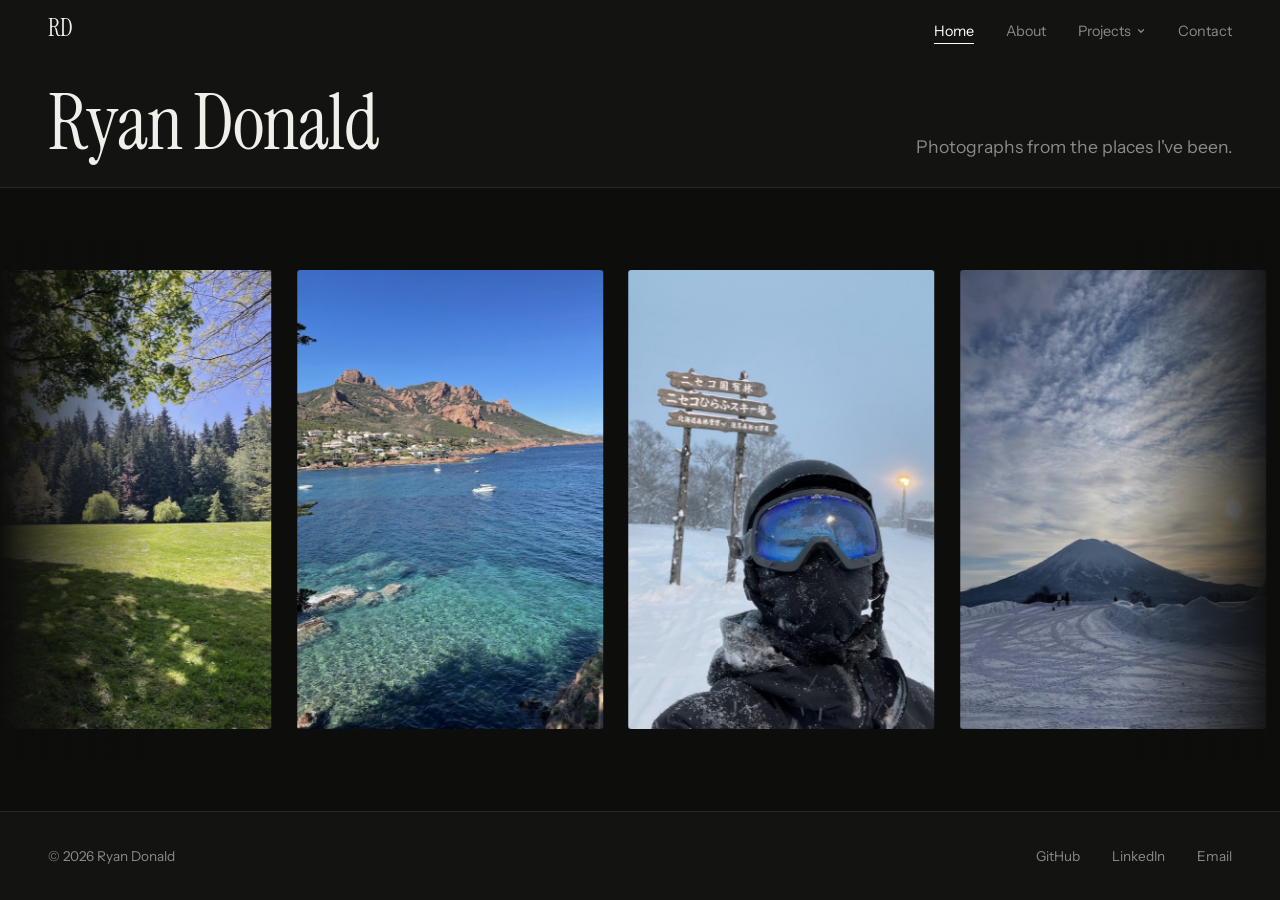
==== commit a36c5fc6: "Swipe up or down to close photos on phones" ====
--- a/index.html
+++ b/index.html
@@ -208,7 +208,10 @@
     /* Dark, semi-transparent backdrop */
     .lightbox::backdrop {
       background: rgba(8, 8, 7, 0.94);
-    }
+      opacity: var(--backdrop-opacity, 1); /* fades while swiping up/down to close on phones */
+      transition: opacity 0.25s ease;
+    }
+    .lightbox.is-dismissing::backdrop { transition: none; } /* follow the finger exactly */
 
     .lightbox-stage {
       position: absolute;
@@ -226,13 +229,14 @@
       width: min(calc(85vh * 2 / 3), calc((100vh - 7rem) * 2 / 3), calc(100vw - 9rem));
       width: min(calc(85dvh * 2 / 3), calc((100dvh - 7rem) * 2 / 3), calc(100vw - 9rem));
 
-      /* Drag / swipe sideways to change photo (handled by the script) */
+      /* Drag / swipe sideways to change photo, and on phones swipe up/down to close (handled by the script) */
       cursor: grab;
-      touch-action: pan-y pinch-zoom; /* phones: sideways swipes change photo, pinch-to-zoom still works */
+      touch-action: pinch-zoom; /* phones: the script handles swipes, pinch-to-zoom still works */
       -webkit-user-select: none;
               user-select: none;
     }
     .lightbox-figure.is-dragging { cursor: grabbing; }
+    .lightbox-figure.is-zoomed { touch-action: auto; } /* pinch-zoomed in: one finger moves around the photo instead */
 
     .lightbox-frame {
       position: relative;
@@ -393,6 +397,7 @@
 
       .lightbox[open] .lightbox-frame,
       .lightbox[open]::backdrop { animation: none; }
+      .lightbox::backdrop { transition: none; }
       .lightbox-btn,
       .lightbox-img,
       .lightbox-arrow svg { transition: none; }
@@ -876,62 +881,111 @@
     });
 
 
-    // ================= Enlarged view: drag / swipe sideways to change photo =================
-    // The photo follows the mouse or finger. Let go after dragging far enough (or after a quick
-    // flick) and it slides away while the next one slides in; otherwise it springs back.
+    // ================= Enlarged view: drag / swipe =================
+    // SIDEWAYS (mouse or finger): the photo follows. Let go after dragging far enough (or after a
+    // quick flick) and it slides away while the next one slides in; otherwise it springs back.
     // Drag left = next photo, drag right = previous photo.
+    // UP OR DOWN (phones and tablets only): the photo follows the finger, shrinking a little while
+    // the dark background fades. Let go far enough (or flick) and the enlarged view closes.
+    // On a computer, up/down drags do nothing (click outside the photo or press Escape, as before).
     const figure = lightbox.querySelector(".lightbox-figure");
-    let swipe = null;               // details of the drag in progress
-    let swipeBusy = false;          // a photo change animation is running
+    let swipe = null;                  // details of the drag in progress
+    let swipeBusy = false;             // a slide / close animation is running
     let swipeSuppressClick = false;
+    const activePointers = new Set();  // fingers touching the photo (two = pinch-to-zoom, not a swipe)
     const EASE = "cubic-bezier(0.2, 0.7, 0.2, 1)";
 
+    // Pinch-zoomed in on a phone: let one finger move around the photo instead of swiping.
+    const isZoomed = () => Boolean(window.visualViewport && window.visualViewport.scale > 1.01);
+    if (window.visualViewport) {
+      window.visualViewport.addEventListener("resize", () => figure.classList.toggle("is-zoomed", isZoomed()));
+    }
+
+    function clearDragStyles() {
+      figure.style.transform = "";
+      figure.style.opacity = "";
+      figure.classList.remove("is-dragging");
+      lightbox.classList.remove("is-dismissing");
+    }
+
     figure.addEventListener("pointerdown", e => {
-      if (swipeBusy || (e.pointerType === "mouse" && e.button !== 0)) return;
-      swipe = { id: e.pointerId, startX: e.clientX, startY: e.clientY, dx: 0, moved: false,
-                lastX: e.clientX, lastTime: e.timeStamp, speed: 0 };
+      activePointers.add(e.pointerId);
+      if (activePointers.size > 1) {               // a second finger: it's a pinch, not a swipe
+        if (swipe) {
+          swipe = null;
+          clearDragStyles();
+          lightbox.style.removeProperty("--backdrop-opacity");
+        }
+        return;
+      }
+      if (swipeBusy || isZoomed() || (e.pointerType === "mouse" && e.button !== 0)) return;
+      swipe = { id: e.pointerId, startX: e.clientX, startY: e.clientY, dx: 0, dy: 0, mode: null,
+                lastX: e.clientX, lastY: e.clientY, lastTime: e.timeStamp, speedX: 0, speedY: 0 };
     });
 
     figure.addEventListener("pointermove", e => {
       if (!swipe || e.pointerId !== swipe.id) return;
       const dx = e.clientX - swipe.startX;
-
-      if (!swipe.moved) {
-        if (Math.abs(dx) < 8) return;                                   // small wobble: ignore
-        if (Math.abs(e.clientY - swipe.startY) > Math.abs(dx)) { swipe = null; return; } // mostly up/down: not a swipe
-        swipe.moved = true;
+      const dy = e.clientY - swipe.startY;
+
+      // Decide what kind of drag this is once it has moved a little.
+      if (!swipe.mode) {
+        if (Math.max(Math.abs(dx), Math.abs(dy)) < 8) return;    // small wobble: ignore
+        if (Math.abs(dy) > Math.abs(dx)) {
+          if (e.pointerType !== "touch") { swipe = null; return; } // computers: up/down does nothing
+          swipe.mode = "close";
+          lightbox.classList.add("is-dismissing");
+        } else {
+          swipe.mode = "change";
+        }
         figure.classList.add("is-dragging");
         try { figure.setPointerCapture(e.pointerId); } catch (err) {}
       }
 
       const dt = e.timeStamp - swipe.lastTime;
-      if (dt > 0) swipe.speed = (e.clientX - swipe.lastX) / dt;       // pixels per millisecond
+      if (dt > 0) {                                // speed in pixels per millisecond (for flicks)
+        swipe.speedX = (e.clientX - swipe.lastX) / dt;
+        swipe.speedY = (e.clientY - swipe.lastY) / dt;
+      }
       swipe.lastX = e.clientX;
+      swipe.lastY = e.clientY;
       swipe.lastTime = e.timeStamp;
       swipe.dx = dx;
-
-      // Follow the pointer, fading slightly the further it goes.
-      figure.style.transform = "translateX(" + dx + "px)";
-      figure.style.opacity = 1 - Math.min(Math.abs(dx) / figure.offsetWidth, 1) * 0.5;
+      swipe.dy = dy;
+
+      if (swipe.mode === "change") {
+        // Follow sideways, fading slightly the further it goes.
+        figure.style.transform = "translateX(" + dx + "px)";
+        figure.style.opacity = 1 - Math.min(Math.abs(dx) / figure.offsetWidth, 1) * 0.5;
+      } else {
+        // Follow up/down, shrinking a little, while the dark background fades.
+        const progress = Math.min(Math.abs(dy) / (window.innerHeight * 0.5), 1);
+        figure.style.transform = "translateY(" + dy + "px) scale(" + (1 - progress * 0.15) + ")";
+        lightbox.style.setProperty("--backdrop-opacity", 1 - progress * 0.8);
+      }
     });
 
     function endSwipe(e) {
+      activePointers.delete(e.pointerId);
       if (!swipe || e.pointerId !== swipe.id) return;
       const s = swipe;
       swipe = null;
-      if (!s.moved) return;
-
-      figure.classList.remove("is-dragging");
-      swipeSuppressClick = true;
+      if (!s.mode) return;
+
+      swipeSuppressClick = true;                   // the end of a swipe isn't a click
       setTimeout(() => { swipeSuppressClick = false; }, 0);
-
-      const farEnough = Math.abs(s.dx) > Math.min(100, figure.offsetWidth * 0.2);
-      const flick = Math.abs(s.speed) > 0.5 && Math.abs(s.dx) > 20 && Math.sign(s.speed) === Math.sign(s.dx);
-
-      if (e.type !== "pointercancel" && (farEnough || flick)) {
-        changeBySwipe(s.dx < 0 ? 1 : -1, s.dx);
+      const cancelled = e.type === "pointercancel";
+
+      if (s.mode === "change") {
+        const farEnough = Math.abs(s.dx) > Math.min(100, figure.offsetWidth * 0.2);
+        const flick = Math.abs(s.speedX) > 0.5 && Math.abs(s.dx) > 20 && Math.sign(s.speedX) === Math.sign(s.dx);
+        if (!cancelled && (farEnough || flick)) changeBySwipe(s.dx < 0 ? 1 : -1, s.dx);
+        else springBack();
       } else {
-        springBack(s.dx);
+        const farEnough = Math.abs(s.dy) > Math.min(140, window.innerHeight * 0.18);
+        const flick = Math.abs(s.speedY) > 0.5 && Math.abs(s.dy) > 30 && Math.sign(s.speedY) === Math.sign(s.dy);
+        if (!cancelled && (farEnough || flick)) closeBySwipe(s.dy);
+        else springBack();
       }
     }
 
@@ -939,25 +993,22 @@
     figure.addEventListener("pointercancel", endSwipe);
     figure.addEventListener("dragstart", e => e.preventDefault()); // no browser "drag the image" ghost
 
-    // Not dragged far enough: slide back to the middle.
-    function springBack(dx) {
-      const opacity = parseFloat(figure.style.opacity) || 1;
-      figure.style.transform = "";
-      figure.style.opacity = "";
+    // Not dragged far enough: glide back to the middle (and the background fades back in).
+    function springBack() {
+      const from = { transform: figure.style.transform || "none", opacity: parseFloat(figure.style.opacity) || 1 };
+      clearDragStyles();
+      lightbox.style.removeProperty("--backdrop-opacity");
       if (reduceMotion.matches || !figure.animate) return;
-      figure.animate(
-        [{ transform: "translateX(" + dx + "px)", opacity }, { transform: "translateX(0)", opacity: 1 }],
-        { duration: 250, easing: EASE });
-    }
-
-    // Slide the current photo out, switch, then slide the new one in from the other side.
+      figure.animate([from, { transform: "none", opacity: 1 }], { duration: 250, easing: EASE });
+    }
+
+    // Slide the current photo out sideways, switch, then slide the new one in from the other side.
     async function changeBySwipe(step, dx) {
       const width = figure.offsetWidth;
       const opacity = parseFloat(figure.style.opacity) || 1;
-      figure.style.transform = "";
-      figure.style.opacity = "";
-
-      if (reduceMotion.matches || !figure.animate) {           // no sliding: just switch
+      clearDragStyles();
+
+      if (reduceMotion.matches || !figure.animate) {          // no sliding: just switch
         showPhoto(current + step);
         return;
       }
@@ -968,7 +1019,7 @@
          { transform: "translateX(" + (-step * width * 0.5) + "px)", opacity: 0 }],
         { duration: 180, easing: "ease-in", fill: "forwards" });
       await out.finished.catch(() => {});
-      if (!lightbox.open) return;                               // closed mid-swipe
+      if (!lightbox.open) return;                              // closed mid-swipe
 
       showPhoto(current + step);
       out.cancel();
@@ -979,13 +1030,29 @@
       swipeBusy = false;
     }
 
-    // Closing the view mid-swipe: put everything back to normal.
+    // Swiped up/down far enough: send the photo off the screen in that direction, then close.
+    async function closeBySwipe(dy) {
+      const from = { transform: figure.style.transform || "none", opacity: 1 };
+      clearDragStyles();
+      lightbox.style.setProperty("--backdrop-opacity", 0);   // background finishes fading out
+
+      if (!reduceMotion.matches && figure.animate) {
+        swipeBusy = true;
+        await figure.animate(
+          [from, { transform: "translateY(" + (Math.sign(dy) * window.innerHeight * 0.6) + "px) scale(0.8)", opacity: 0 }],
+          { duration: 220, easing: "ease-in", fill: "forwards" }).finished.catch(() => {});
+      }
+      if (lightbox.open) closeLightbox();
+      resetSwipe();                                            // tidy up straight away, ready for next time
+    }
+
+    // When the view closes (any way): put everything back to normal for next time.
     function resetSwipe() {
       swipe = null;
       swipeBusy = false;
-      figure.classList.remove("is-dragging");
-      figure.style.transform = "";
-      figure.style.opacity = "";
+      activePointers.clear();
+      clearDragStyles();
+      lightbox.style.removeProperty("--backdrop-opacity");
       if (figure.getAnimations) figure.getAnimations().forEach(a => a.cancel());
     }
   </script>
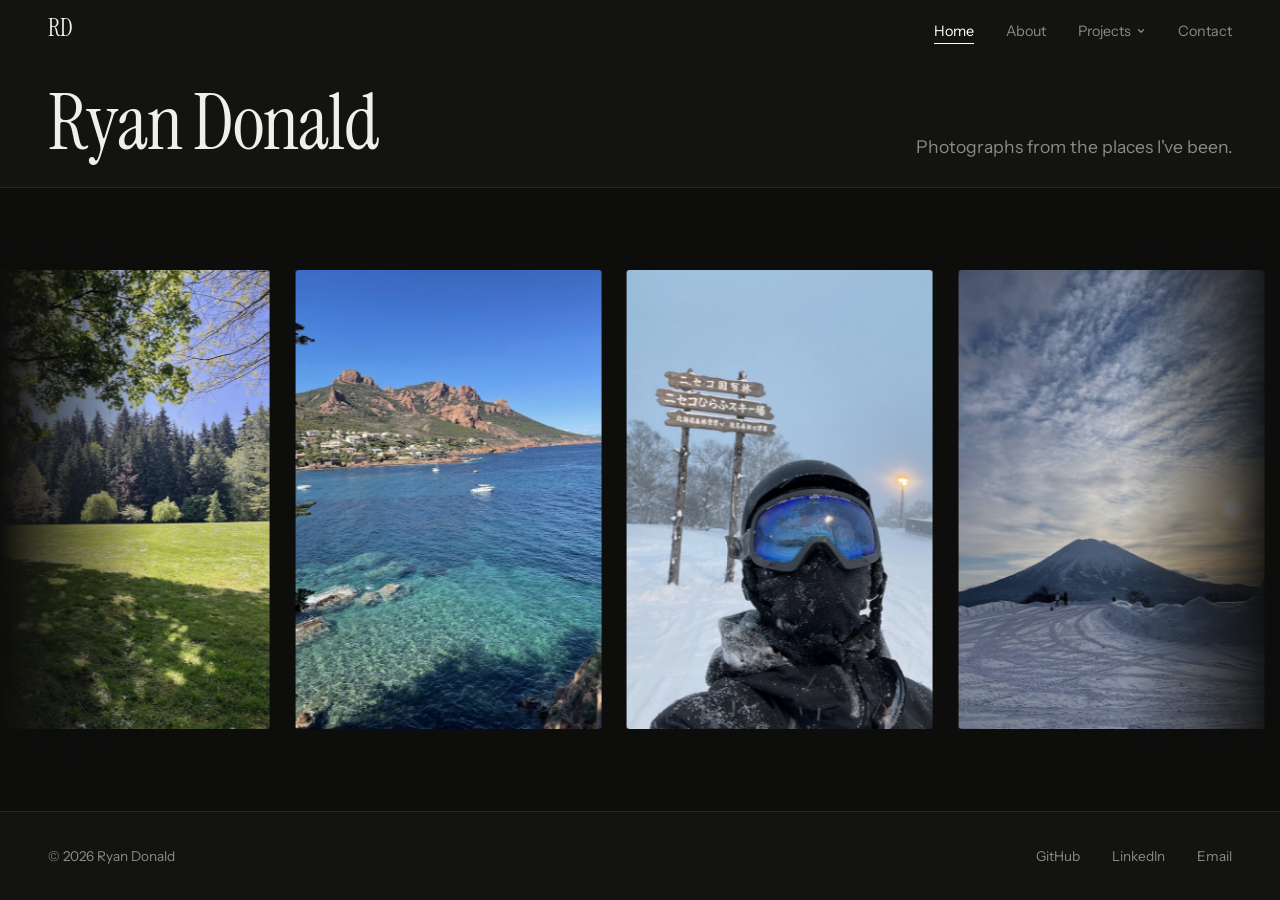
==== commit 0debcf3c: "Keep photo strip moving after closing a photo on phones" ====
--- a/index.html
+++ b/index.html
@@ -855,11 +855,22 @@
     }
 
     // Runs however the view is closed (button, backdrop, or Escape).
+    // Was the visitor's last action a key press (rather than a click, tap or swipe)?
+    let usingKeyboard = false;
+    document.addEventListener("keydown", () => { usingKeyboard = true; }, true);
+    document.addEventListener("pointerdown", () => { usingKeyboard = false; }, true);
+
     lightbox.addEventListener("close", () => {
       lightboxOpen = false;
       resetSwipe();
-      // Return focus to the photo that was on screen (the original, not a hidden copy).
-      photos[current].focus({ preventScroll: true });
+      if (usingKeyboard) {
+        // Keyboard users: put them back on the photo that was on screen (the original, not a
+        // hidden copy), so Tab carries on from there. The strip waits while it's selected.
+        photos[current].focus({ preventScroll: true });
+      } else if (strip.contains(document.activeElement)) {
+        // Mouse, tap or swipe: nothing stays selected, so the strip carries on moving.
+        document.activeElement.blur();
+      }
     });
 
     lightbox.querySelector(".lightbox-close").addEventListener("click", closeLightbox);
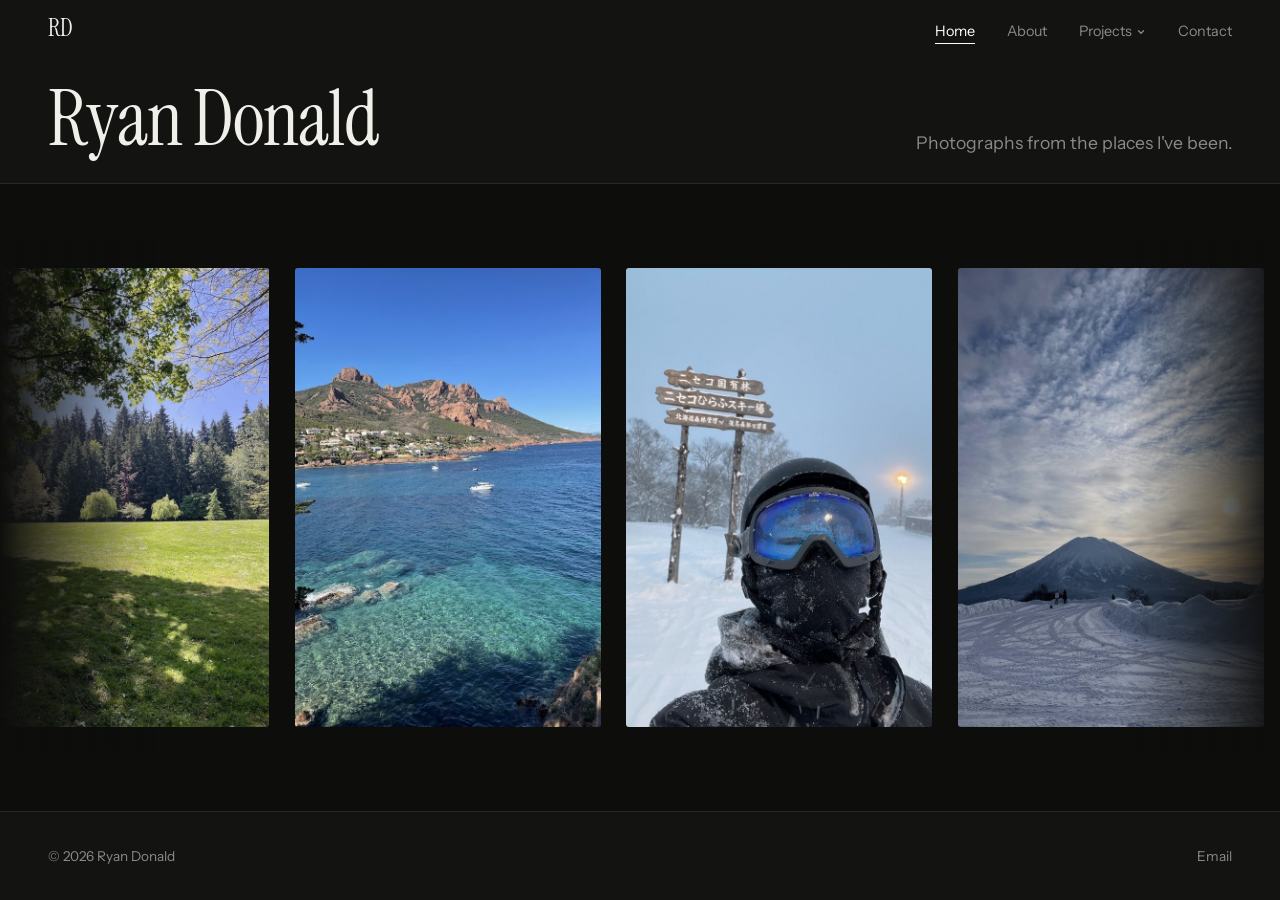
==== commit c6a3ad56: "Add project, contact and 404 pages, clean URLs and link previews" ====
--- a/index.html
+++ b/index.html
@@ -4,7 +4,21 @@
   <meta charset="UTF-8">
   <meta name="viewport" content="width=device-width, initial-scale=1.0">
   <title>Ryan Donald</title>
-  <meta name="description" content="Photographs by Ryan Donald.">
+  <meta name="description" content="Ryan Donald's Portfolio">
+
+  <!-- Link preview: the card shown when this page is shared (LinkedIn, iMessage, Slack, X, ...).
+       The title and description come from here; the image is images/share/preview.jpg (1200 x 630). -->
+  <link rel="canonical" href="https://rdonald.ca/">
+  <meta property="og:type" content="website">
+  <meta property="og:site_name" content="Ryan Donald">
+  <meta property="og:title" content="Ryan Donald">
+  <meta property="og:description" content="Ryan Donald's Portfolio">
+  <meta property="og:url" content="https://rdonald.ca/">
+  <meta property="og:image" content="https://rdonald.ca/images/share/preview.jpg">
+  <meta property="og:image:width" content="1200">
+  <meta property="og:image:height" content="630">
+  <meta property="og:image:alt" content="Ryan Donald, rdonald.ca">
+  <meta name="twitter:card" content="summary_large_image">
 
   <!-- Tab icon: "RD" in a circle. favicon.svg for modern browsers, favicon.ico as a fallback,
        apple-touch-icon.png for when someone saves the site to their phone's home screen. -->
@@ -416,24 +430,25 @@
 
     <!-- Top menu: change the names and links whenever you like -->
     <nav class="nav">
-      <a class="nav-logo" href="index.html" aria-label="Ryan Donald, home">RD</a>
+      <a class="nav-logo" href="/" aria-label="Ryan Donald, home">RD</a>
       <ul class="nav-links">
-        <li><a href="index.html" aria-current="page">Home</a></li>
-        <li><a href="about.html">About</a></li>
+        <li><a href="/" aria-current="page">Home</a></li>
+        <li><a href="/about">About</a></li>
         <li class="has-dropdown">
-          <button class="nav-toggle" type="button" aria-expanded="false" aria-controls="projects-menu">
-            Projects
+          <!-- "Projects" goes to the All projects page; the small arrow next to it opens the list -->
+          <a href="/projects">Projects</a><button class="nav-toggle" type="button" aria-expanded="false"
+                  aria-controls="projects-menu" aria-label="Show the list of projects">
             <svg class="nav-chevron" viewBox="0 0 12 12" aria-hidden="true"><path d="M3 4.5 6 7.5 9 4.5"/></svg>
           </button>
 
           <!-- Projects drop-down. TO ADD A PROJECT: copy one <li> ... </li> block below, paste it
                after the last one, and change the number, short title, full name and link.
-               Replace href="#" with the project's page once it exists. -->
+               (The menu is on every page, so add it to each one.) -->
           <div class="dropdown" id="projects-menu">
             <div class="dropdown-panel">
               <ul class="dropdown-list">
                 <li>
-                  <a class="dropdown-item" href="#">
+                  <a class="dropdown-item" href="/starling-behaviour">
                     <span class="dropdown-num">01</span>
                     <span>
                       <span class="dropdown-title">Starling Behaviour</span>
@@ -442,7 +457,7 @@
                   </a>
                 </li>
                 <li>
-                  <a class="dropdown-item" href="#">
+                  <a class="dropdown-item" href="/corvid-biogeography">
                     <span class="dropdown-num">02</span>
                     <span>
                       <span class="dropdown-title">Corvid Biogeography</span>
@@ -451,11 +466,11 @@
                   </a>
                 </li>
               </ul>
-              <a class="dropdown-all" href="#">All projects <span aria-hidden="true">&rarr;</span></a>
+              <a class="dropdown-all" href="/projects">All projects <span aria-hidden="true">&rarr;</span></a>
             </div>
           </div>
         </li>
-        <li><a href="#">Contact</a></li>
+        <li><a href="/contact">Contact</a></li>
       </ul>
     </nav>
 
@@ -573,15 +588,14 @@
   <footer class="footer">
     <p>&copy; <span id="year">2026</span> Ryan Donald</p>
 
-    <!-- Replace the "#" links with your own addresses, e.g.
-         https://github.com/your-username
-         https://www.linkedin.com/in/your-profile
-         mailto:you@example.com
-         (Optional: add target="_blank" rel="noopener" to open GitHub/LinkedIn in a new tab.) -->
     <ul class="footer-links">
-      <li><a href="#">GitHub</a></li>
-      <li><a href="#">LinkedIn</a></li>
-      <li><a href="#">Email</a></li>
+      <!-- GitHub: hidden for now. Remove the comment markers to show it
+      <li><a href="https://github.com/rdonald03" target="_blank" rel="noopener">GitHub</a></li>
+      -->
+      <!-- LinkedIn: add your profile link and remove the comment markers to show it
+      <li><a href="https://www.linkedin.com/in/your-profile" target="_blank" rel="noopener">LinkedIn</a></li>
+      -->
+      <li><a href="mailto:ryandonaldrjd@gmail.com">Email</a></li>
     </ul>
   </footer>
 
--- a/styles.css
+++ b/styles.css
@@ -80,9 +80,8 @@
   font-size: 0.9rem;
 }
 
-/* Menu links and the "Projects" button look the same */
-.nav-links > li > a,
-.nav-toggle {
+/* Menu links (including the word "Projects", which links to the All projects page) */
+.nav-links > li > a {
   color: var(--muted);
   padding-bottom: 3px;
   border-bottom: 1px solid transparent;
@@ -92,31 +91,56 @@
 .nav-links > li > a:hover,
 .nav-links > li > a:focus-visible,
 .nav-links > li > a[aria-current="page"],
-.nav-toggle:hover,
-.nav-toggle:focus-visible,
-.has-dropdown.is-open .nav-toggle {
+.has-dropdown.is-open > a,
+.has-dropdown.is-current > a {      /* on a project page, "Projects" is underlined like the current page */
   color: var(--accent);
   border-bottom-color: var(--accent);
   outline: none;
 }
 
 /* ---------- Projects drop-down ----------
-   Opens when the mouse is over "Projects", or when it's clicked / tapped / pressed with Enter.
-   The panel's right edge lines up with the right page margin, so it never runs off the screen.
-   (The opening and closing on click, tap and keyboard is handled by site.js.) */
+   Clicking or tapping the word "Projects" goes to the All projects page.
+   The panel opens when the mouse is over "Projects", or when the small arrow beside it is
+   clicked / tapped / pressed with Enter (handled by site.js).
+   The panel's right edge lines up with the right page margin, so it never runs off the screen. */
 .has-dropdown { position: static; } /* so the panel is placed relative to the whole menu, not just "Projects" */
 
+/* The current page's entry in the panel is shown in white */
+.dropdown-item[aria-current="page"] .dropdown-title,
+.dropdown-all[aria-current="page"] { color: var(--accent); }
+
+/* The small arrow button beside "Projects" */
 .nav-toggle {
+  position: relative;
   display: inline-flex;
   align-items: center;
-  gap: 0.35em;
-  padding-top: 0;
-  padding-inline: 0;
-  border-top: 0;
-  border-inline: 0;
+  margin-left: 0.3em;
+  padding: 0;
+  border: 0;
   background: none;
+  color: var(--muted);
   font: inherit;
+  vertical-align: middle;
   cursor: pointer;
+  transition: color 0.2s ease;
+}
+
+/* Invisible larger tap area around the small arrow (doesn't cover the word "Projects") */
+.nav-toggle::before {
+  content: "";
+  position: absolute;
+  inset: -12px -10px -12px -4px;
+}
+
+.nav-toggle:hover,
+.has-dropdown.is-open .nav-toggle,
+.has-dropdown.is-current .nav-toggle { color: var(--accent); }
+
+.nav-toggle:focus-visible {
+  color: var(--accent);
+  outline: 1px solid var(--accent);
+  outline-offset: 3px;
+  border-radius: 2px;
 }
 
 /* Small arrow next to "Projects"; flips when the panel is open */
@@ -163,7 +187,8 @@
 
 /* Devices with a real mouse: open on hover too */
 @media (hover: hover) {
-  .has-dropdown:hover .nav-toggle { color: var(--accent); border-bottom-color: var(--accent); }
+  .has-dropdown:hover > a { color: var(--accent); border-bottom-color: var(--accent); }
+  .has-dropdown:hover .nav-toggle { color: var(--accent); }
   .has-dropdown:hover .nav-chevron { transform: rotate(180deg); }
   .has-dropdown:hover .dropdown {
     opacity: 1;
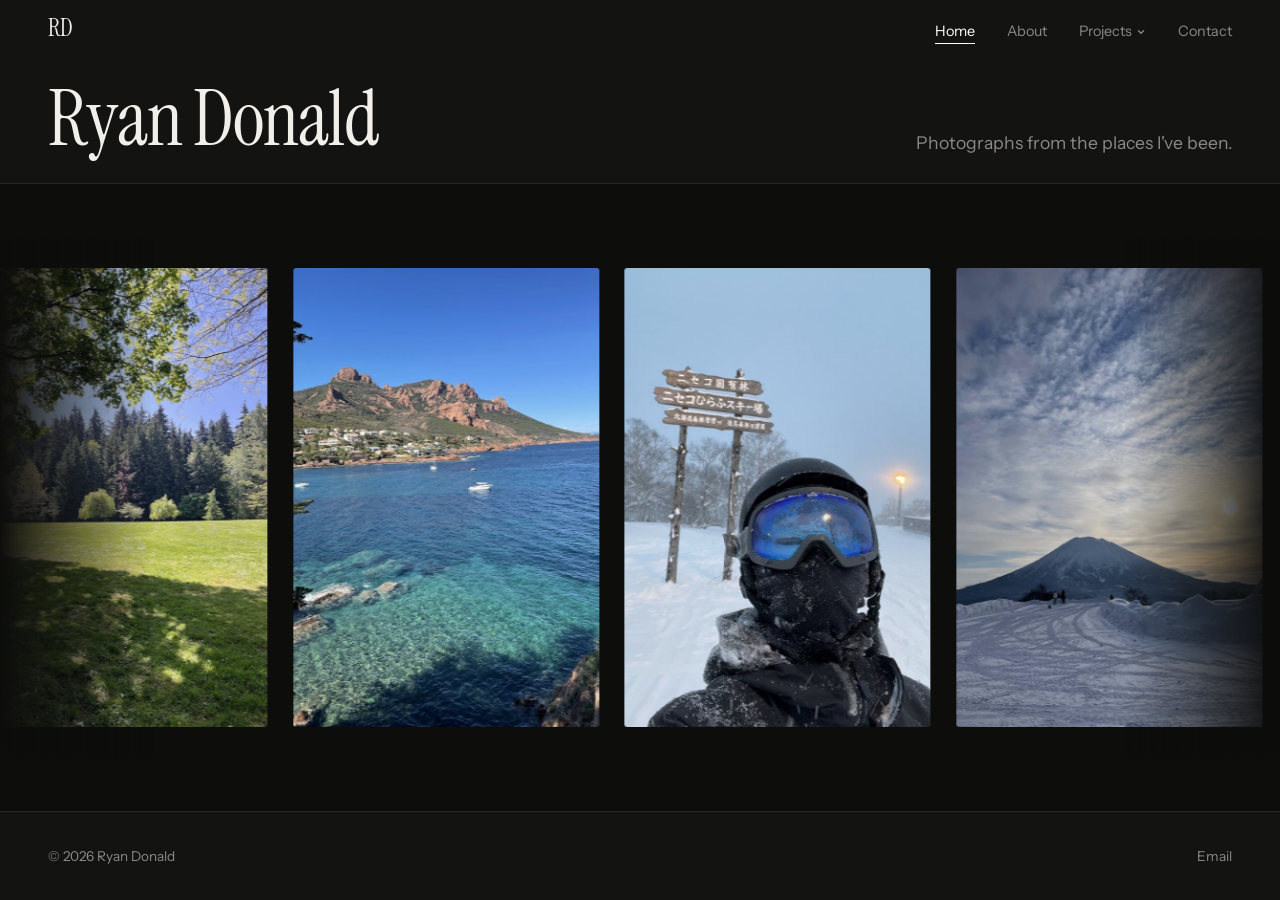
==== commit dd2b4590: "Rebuild Corvus Biogeography page from the poster" ====
--- a/index.html
+++ b/index.html
@@ -37,7 +37,7 @@
   <!-- Styles only this page needs -->
   <style>
     :root {
-      /* ---------- PHOTO STRIP SETTINGS (tweak these) ---------- */
+      /* ---------- PHOTO STRIP SETTINGS ---------- */
       --strip-seconds-per-photo: 10; /* speed: seconds for the strip to move along by one photo.
                                         Bigger = slower. Adding more photos doesn't change the speed. */
       --photo-width: clamp(120px, min(24vw, 34vh), 340px);
@@ -67,7 +67,7 @@
     .buttons.fade-in { animation-delay: 0.75s; }
     .gallery.fade-in { animation-delay: 0.8s; }
 
-    /* ---------- Buttons (currently commented out in the HTML; kept for when you restore them) ----------
+    /* ---------- Buttons (not currently shown) ----------
        Thin outline; on hover they fill with the accent colour. */
     .buttons {
       margin-top: 2rem;
@@ -428,7 +428,7 @@
   <!-- ============ 1. TOP BAND: menu, title, tagline ============ -->
   <header class="top-band">
 
-    <!-- Top menu: change the names and links whenever you like -->
+    <!-- Top menu -->
     <nav class="nav">
       <a class="nav-logo" href="/" aria-label="Ryan Donald, home">RD</a>
       <ul class="nav-links">
@@ -441,9 +441,7 @@
             <svg class="nav-chevron" viewBox="0 0 12 12" aria-hidden="true"><path d="M3 4.5 6 7.5 9 4.5"/></svg>
           </button>
 
-          <!-- Projects drop-down. TO ADD A PROJECT: copy one <li> ... </li> block below, paste it
-               after the last one, and change the number, short title, full name and link.
-               (The menu is on every page, so add it to each one.) -->
+          <!-- Projects drop-down -->
           <div class="dropdown" id="projects-menu">
             <div class="dropdown-panel">
               <ul class="dropdown-list">
@@ -460,8 +458,8 @@
                   <a class="dropdown-item" href="/corvid-biogeography">
                     <span class="dropdown-num">02</span>
                     <span>
-                      <span class="dropdown-title">Corvid Biogeography</span>
-                      <span class="dropdown-desc">Unraveling the Biogeography of Corvids</span>
+                      <span class="dropdown-title"><i>Corvus</i> Biogeography</span>
+                      <span class="dropdown-desc">Unravelling the Biogeography of <i>Corvus</i></span>
                     </span>
                   </a>
                 </li>
@@ -475,15 +473,11 @@
     </nav>
 
     <div class="hero">
-      <!-- Change the title text here; the animation adapts automatically -->
       <h1 class="title" id="title">Ryan Donald</h1>
 
-      <!-- Tagline: a first draft, reword it in your own voice -->
       <p class="tagline fade-in">Photographs from the places I've been.</p>
 
-      <!-- To bring the buttons back, delete the "BUTTONS — uncomment to restore" line
-           and the "END BUTTONS" line below. -->
-      <!-- BUTTONS — uncomment to restore
+      <!-- Buttons (not shown)
       <div class="buttons fade-in">
         <a class="btn" href="#">Button One</a>
         <a class="btn" href="#">Button Two</a>
@@ -493,19 +487,7 @@
     </div>
   </header>
 
-  <!-- ============ 2. MIDDLE AREA: looping photo strip ============
-       HOW TO ADD YOUR PHOTOS
-       - Small versions (for the strip):  images/thumbs/photo-01.jpg, photo-02.jpg, ...
-       - Large versions (enlarged view):  images/full/photo-01.jpg,   photo-02.jpg, ...
-       - alt="..."          describes the photo for screen readers (not shown on the page).
-       - data-caption="..." is the caption shown under the enlarged photo, e.g. "Niseko, Japan — 2025".
-                            Leave it empty (data-caption="") for no caption.
-       Until a file exists, a plain grey placeholder shows instead.
-
-       TO ADD MORE PHOTOS: copy one whole <button class="photo"> ... </button> block, paste it
-       after the last one, and change the three file names/numbers in it. That's all: the strip,
-       the enlarged view and the "03 / 06" counter adapt automatically to any number of photos.
-       Only edit the photos below: the script makes the looping copies itself. -->
+  <!-- ============ 2. MIDDLE AREA: looping photo strip ============ -->
   <main class="gallery fade-in">
     <div class="strip" id="strip" role="region" aria-label="Photo gallery">
       <div class="strip-track">
@@ -519,31 +501,31 @@
 
           <button class="photo" type="button" data-full="images/full/photo-02.jpg"
                   data-caption="Place — Year">
-            <img src="images/thumbs/photo-02.jpg" alt="Photo 2 (replace with a short description)"
+            <img src="images/thumbs/photo-02.jpg" alt="Photo 2"
                  width="400" height="600" loading="lazy" onerror="this.classList.add('is-missing')">
           </button>
 
           <button class="photo" type="button" data-full="images/full/photo-03.jpg"
                   data-caption="Place — Year">
-            <img src="images/thumbs/photo-03.jpg" alt="Photo 3 (replace with a short description)"
+            <img src="images/thumbs/photo-03.jpg" alt="Photo 3"
                  width="400" height="600" loading="lazy" onerror="this.classList.add('is-missing')">
           </button>
 
           <button class="photo" type="button" data-full="images/full/photo-04.jpg"
                   data-caption="Place — Year">
-            <img src="images/thumbs/photo-04.jpg" alt="Photo 4 (replace with a short description)"
+            <img src="images/thumbs/photo-04.jpg" alt="Photo 4"
                  width="400" height="600" loading="lazy" onerror="this.classList.add('is-missing')">
           </button>
 
           <button class="photo" type="button" data-full="images/full/photo-05.jpg"
                   data-caption="Place — Year">
-            <img src="images/thumbs/photo-05.jpg" alt="Photo 5 (replace with a short description)"
+            <img src="images/thumbs/photo-05.jpg" alt="Photo 5"
                  width="400" height="600" loading="lazy" onerror="this.classList.add('is-missing')">
           </button>
 
           <button class="photo" type="button" data-full="images/full/photo-06.jpg"
                   data-caption="Place — Year">
-            <img src="images/thumbs/photo-06.jpg" alt="Photo 6 (replace with a short description)"
+            <img src="images/thumbs/photo-06.jpg" alt="Photo 6"
                  width="400" height="600" loading="lazy" onerror="this.classList.add('is-missing')">
           </button>
 
@@ -589,11 +571,8 @@
     <p>&copy; <span id="year">2026</span> Ryan Donald</p>
 
     <ul class="footer-links">
-      <!-- GitHub: hidden for now. Remove the comment markers to show it
+      <!-- GitHub link (not shown yet)
       <li><a href="https://github.com/rdonald03" target="_blank" rel="noopener">GitHub</a></li>
-      -->
-      <!-- LinkedIn: add your profile link and remove the comment markers to show it
-      <li><a href="https://www.linkedin.com/in/your-profile" target="_blank" rel="noopener">LinkedIn</a></li>
       -->
       <li><a href="mailto:ryandonaldrjd@gmail.com">Email</a></li>
     </ul>
@@ -620,7 +599,6 @@
     // Keep the footer year current.
     document.getElementById("year").textContent = new Date().getFullYear();
 
-
     // ================= Photo strip: setup =================
     const strip = document.getElementById("strip");
     const track = strip.querySelector(".strip-track");
@@ -663,7 +641,6 @@
     measure();
     new ResizeObserver(measure).observe(strip);
 
-
     // ================= Photo strip: when it should stand still =================
     let hovering = false;       // mouse is over the strip
     let keyboardFocus = false;  // a photo has keyboard focus
@@ -691,7 +668,6 @@
       }
     });
     strip.addEventListener("focusout", () => { keyboardFocus = false; });
-
 
     // ================= Photo strip: dragging with a mouse or finger =================
     let dragMoved = false;      // true once the pointer has moved far enough to count as a drag
@@ -749,7 +725,6 @@
     strip.addEventListener("pointercancel", endDrag);
     strip.addEventListener("dragstart", e => e.preventDefault());
 
-
     // ================= Photo strip: movement, once per screen refresh =================
     let lastTime = 0;
 
@@ -783,7 +758,6 @@
       const photo = event.target.closest(".photo");
       if (photo) openLightbox(Number(photo.dataset.index));
     });
-
 
     // ================= Enlarged view (lightbox) =================
     const lightbox = document.getElementById("lightbox");
@@ -904,7 +878,6 @@
       if (event.key === "ArrowLeft")  { event.preventDefault(); showPhoto(current - 1); }
       if (event.key === "ArrowRight") { event.preventDefault(); showPhoto(current + 1); }
     });
-
 
     // ================= Enlarged view: drag / swipe =================
     // SIDEWAYS (mouse or finger): the photo follows. Let go after dragging far enough (or after a
--- a/styles.css
+++ b/styles.css
@@ -1,6 +1,5 @@
 /* =========================================================================
    SHARED STYLES — used by every page (index.html, about.html, ...)
-   Change something here and it changes on all pages.
    Styles that only one page needs live in that page's own <style> block.
    ========================================================================= */
 
@@ -99,9 +98,9 @@
 }
 
 /* ---------- Projects drop-down ----------
-   Clicking or tapping the word "Projects" goes to the All projects page.
-   The panel opens when the mouse is over "Projects", or when the small arrow beside it is
-   clicked / tapped / pressed with Enter (handled by site.js).
+   With a mouse, clicking the word "Projects" goes to the All projects page and hovering opens the panel.
+   On phones and tablets, tapping "Projects" (or the small arrow) opens the panel instead.
+   With a keyboard, Enter on the small arrow opens it. (The clicking / tapping part is in site.js.)
    The panel's right edge lines up with the right page margin, so it never runs off the screen. */
 .has-dropdown { position: static; } /* so the panel is placed relative to the whole menu, not just "Projects" */
 
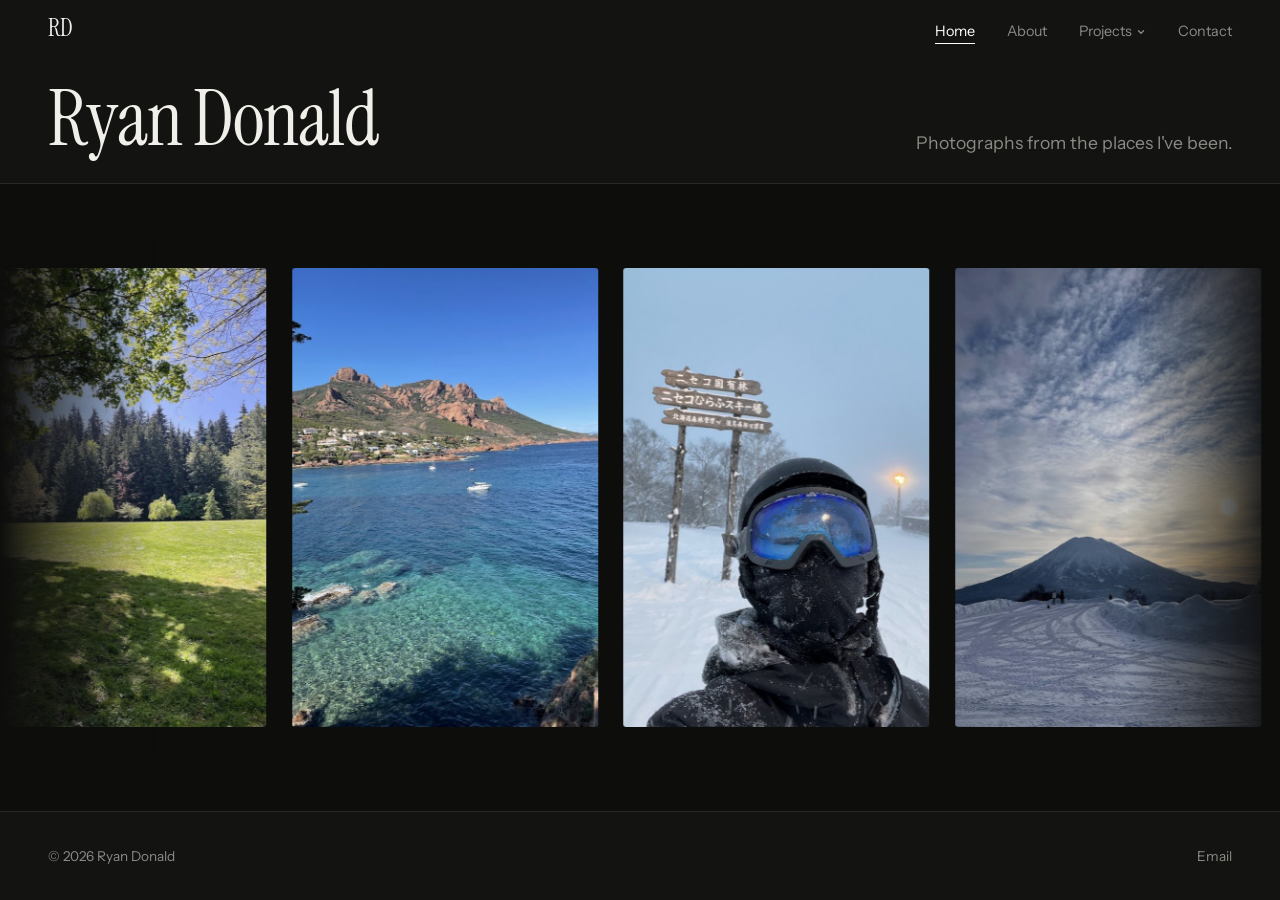
==== commit de9e3946: "Update Corvus page images and move it to /corvus-biogeography" ====
--- a/index.html
+++ b/index.html
@@ -455,7 +455,7 @@
                   </a>
                 </li>
                 <li>
-                  <a class="dropdown-item" href="/corvid-biogeography">
+                  <a class="dropdown-item" href="/corvus-biogeography">
                     <span class="dropdown-num">02</span>
                     <span>
                       <span class="dropdown-title"><i>Corvus</i> Biogeography</span>
